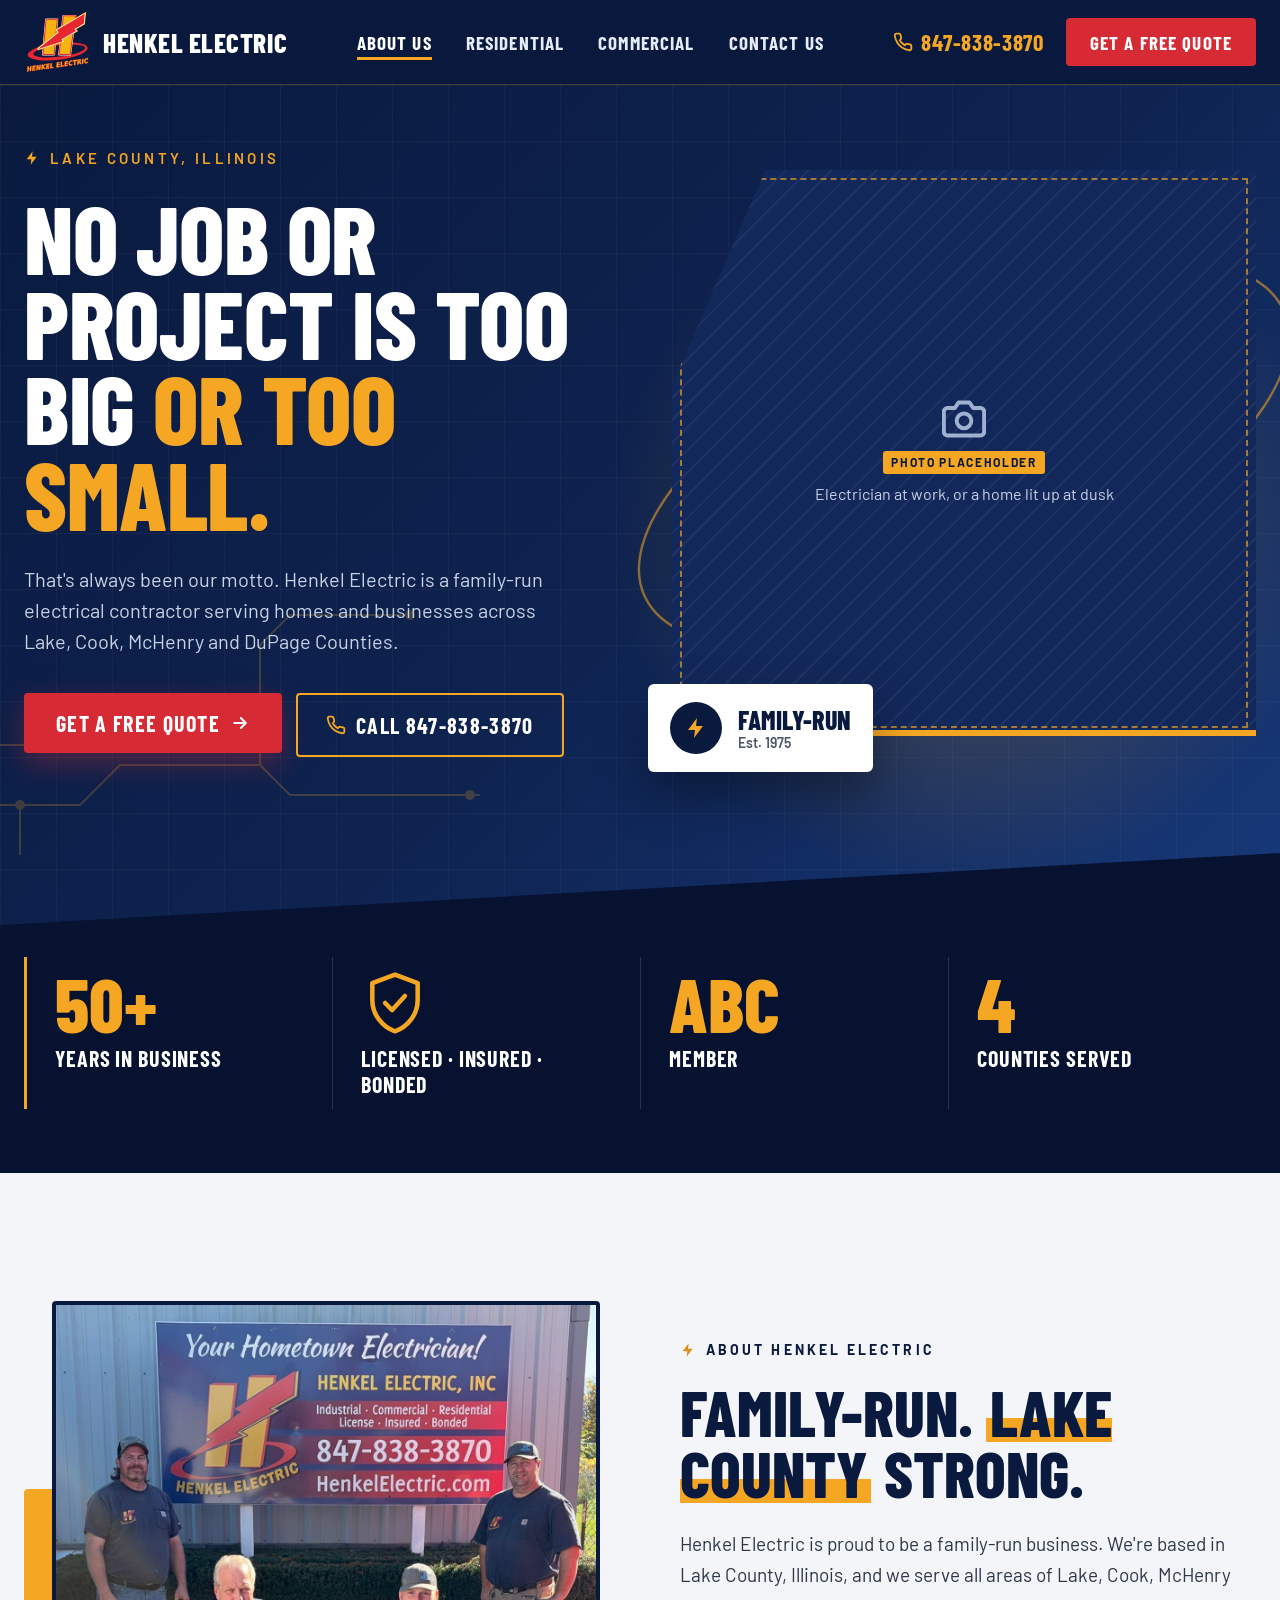
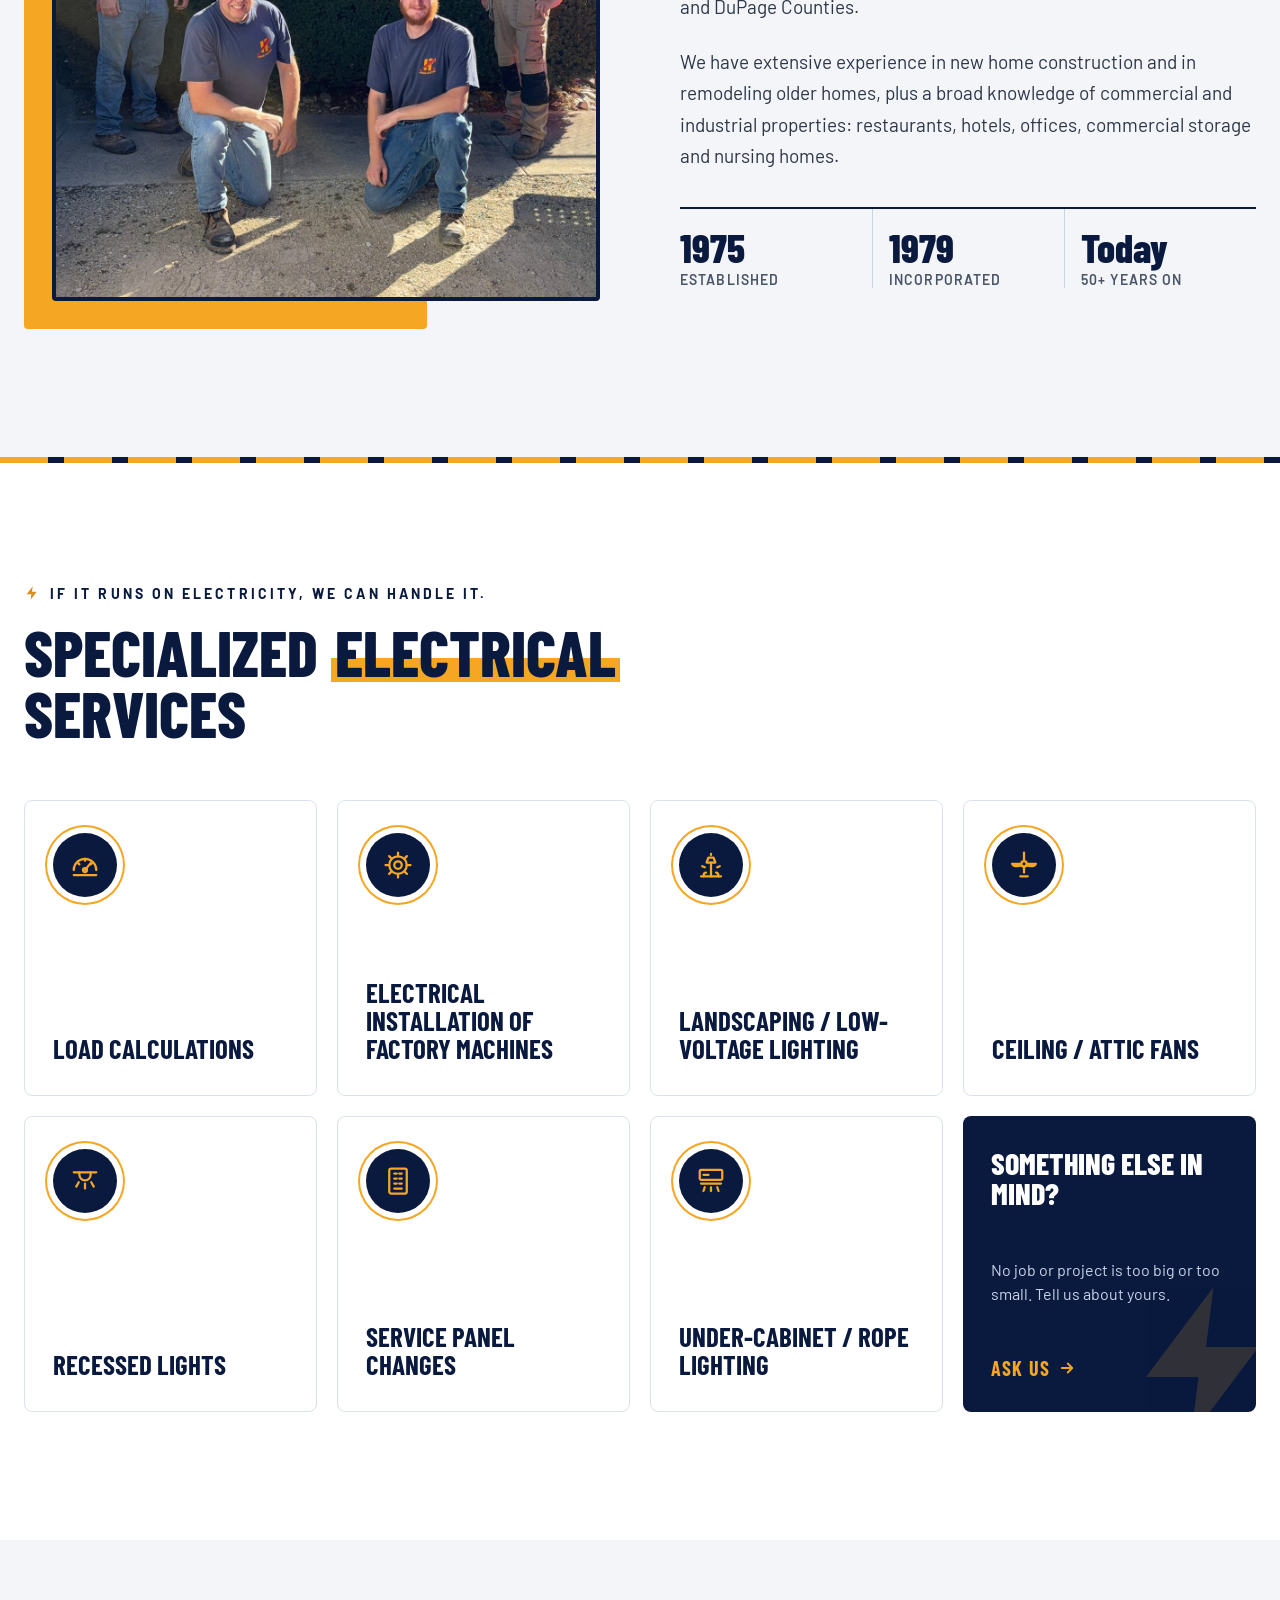
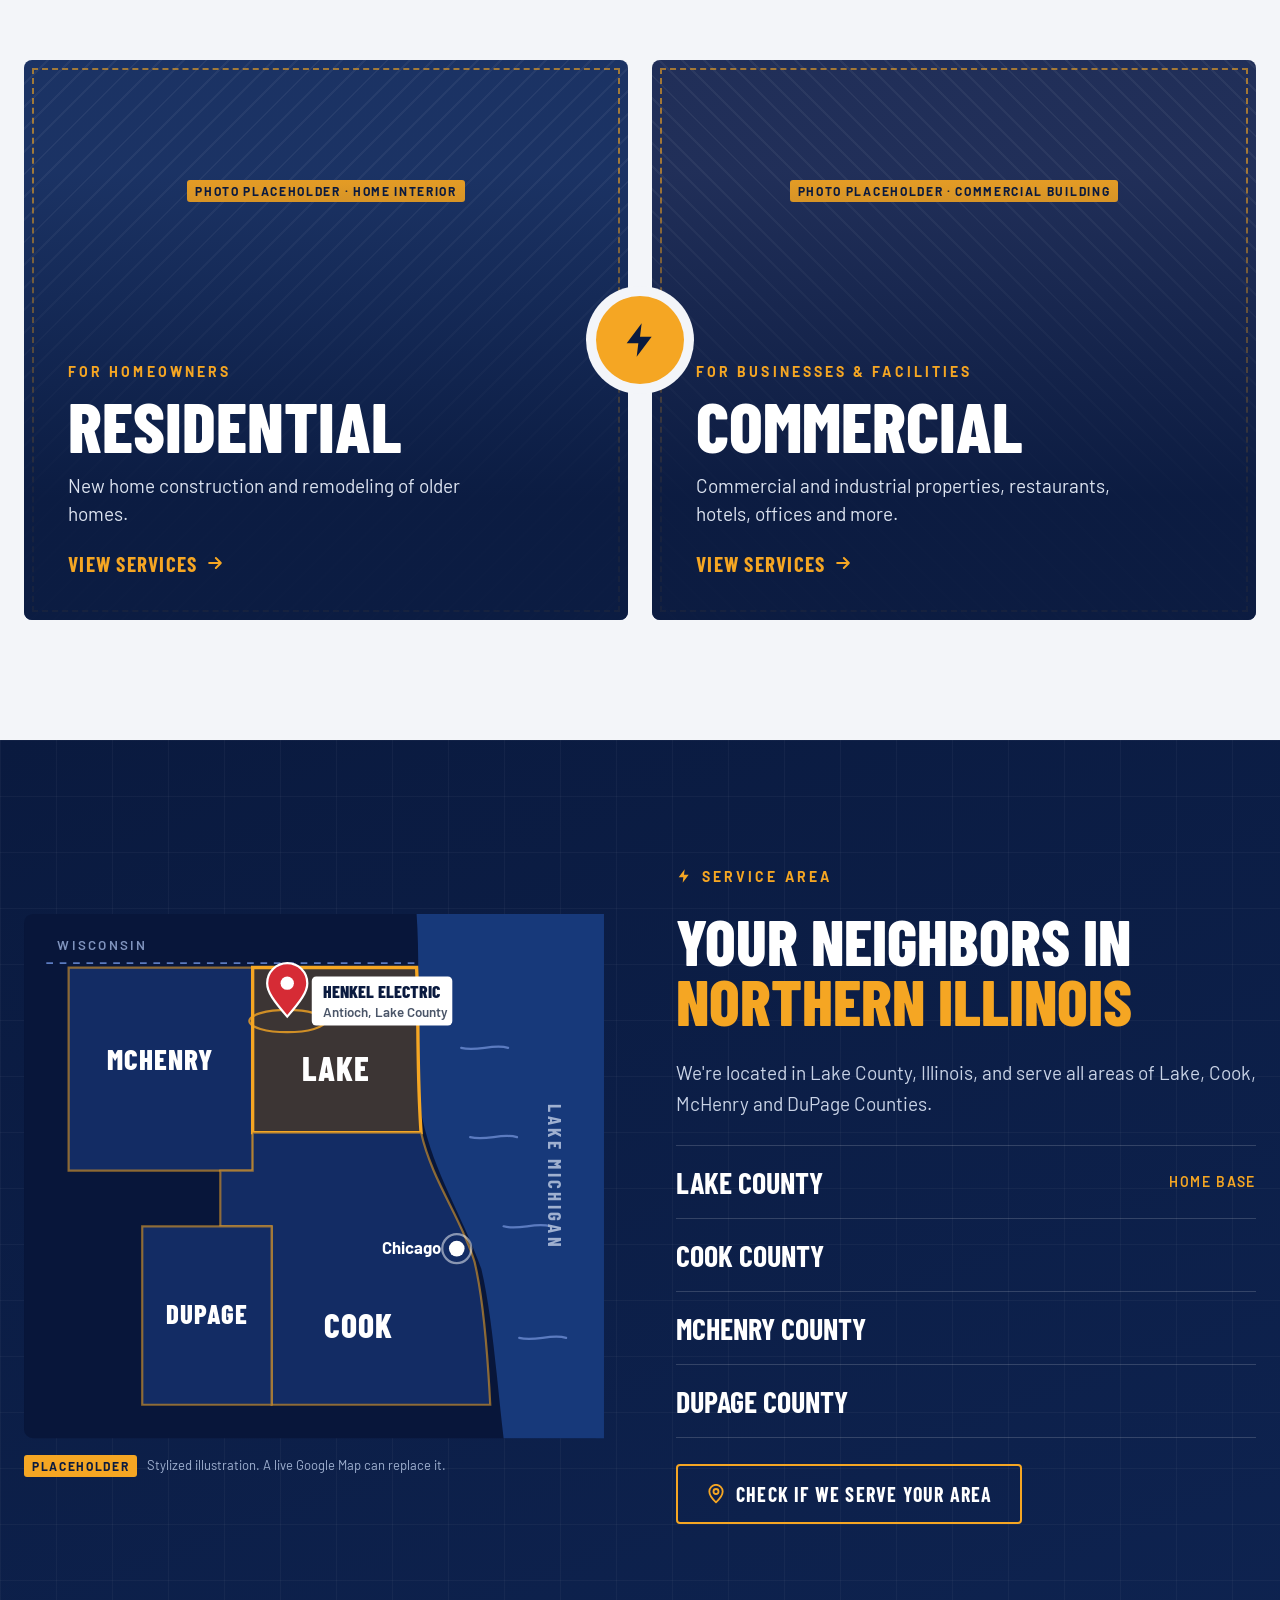
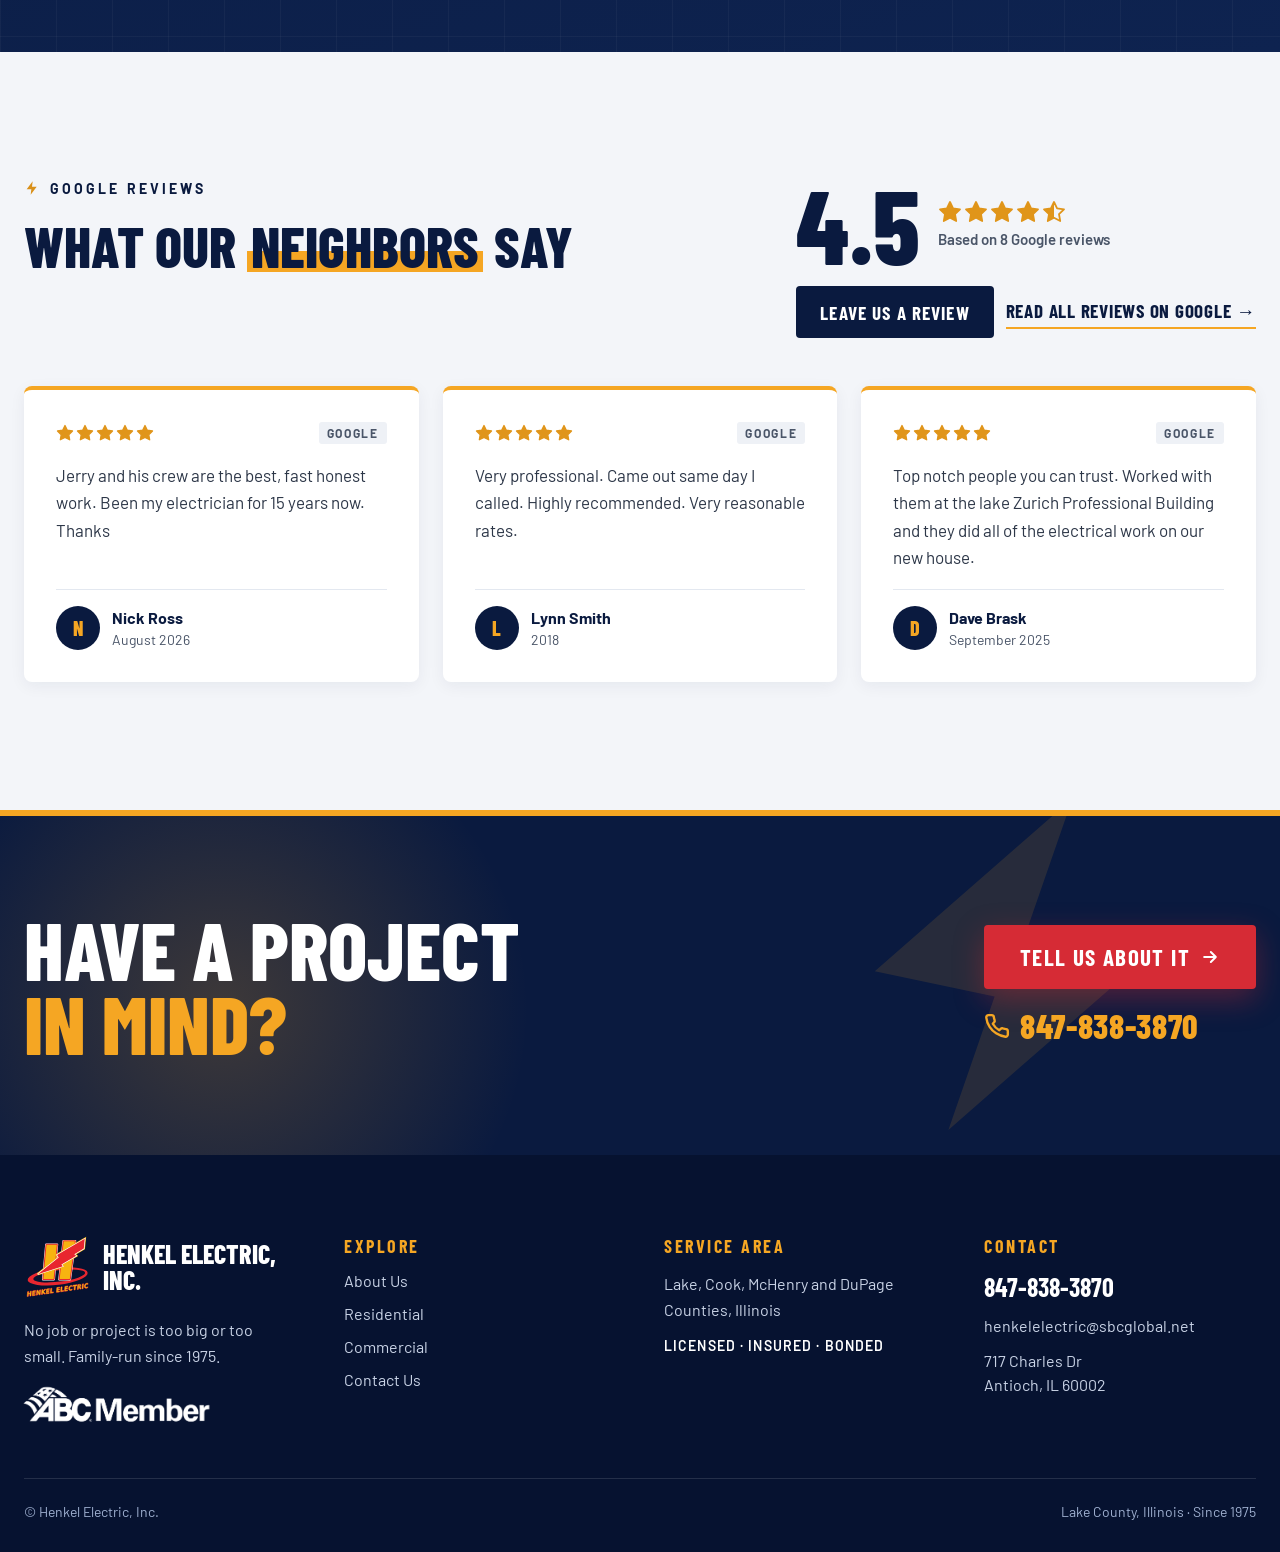
==== index.html @ 290cd500 "Add Henkel Electric desktop website Static HTML/CSS site with About Us, Residential, Commercial and " ====
<!DOCTYPE html>
<html lang="en">
<head>
<meta charset="utf-8">
<meta name="viewport" content="width=device-width, initial-scale=1">
<title>Henkel Electric · About Us</title>
<meta name="description" content="Henkel Electric is a family-run electrical contractor serving homes and businesses across Lake, Cook, McHenry and DuPage Counties in Illinois since 1975.">
<link rel="icon" href="assets/images/logo.svg" type="image/svg+xml">
<link rel="stylesheet" href="assets/css/styles.css">
</head>
<body>
<svg class="sprite" aria-hidden="true">
  <symbol id="i-bolt" viewBox="0 0 24 24"><path d="M13 2 4 14h7l-1 8 9-12h-7l1-8z"/></symbol>
  <symbol id="i-phone" viewBox="0 0 24 24"><path d="M22 16.9v3a2 2 0 0 1-2.2 2 19.8 19.8 0 0 1-8.6-3.1 19.5 19.5 0 0 1-6-6A19.8 19.8 0 0 1 2.1 4.2 2 2 0 0 1 4.1 2h3a2 2 0 0 1 2 1.7c.1 1 .4 1.9.7 2.8a2 2 0 0 1-.5 2.1L8.1 9.9a16 16 0 0 0 6 6l1.3-1.3a2 2 0 0 1 2.1-.4c.9.3 1.8.6 2.8.7a2 2 0 0 1 1.7 2z"/></symbol>
  <symbol id="i-arrow" viewBox="0 0 24 24"><path d="M5 12h14M13 6l6 6-6 6"/></symbol>
  <symbol id="i-camera" viewBox="0 0 24 24"><path d="M23 19a2 2 0 0 1-2 2H3a2 2 0 0 1-2-2V8a2 2 0 0 1 2-2h4l2-3h6l2 3h4a2 2 0 0 1 2 2z"/><circle cx="12" cy="13" r="4"/></symbol>
  <symbol id="i-star" viewBox="0 0 24 24"><path d="M12 2l3.1 6.3 6.9 1-5 4.9 1.2 6.8L12 17.8 5.8 21l1.2-6.8-5-4.9 6.9-1z"/></symbol>
  <linearGradient id="star-half"><stop offset="50%" stop-color="#E0951A"/><stop offset="50%" stop-color="#E0951A" stop-opacity="0"/></linearGradient>
</svg>

<header class="site-header">
  <div class="site-header__inner">
    <a class="brand" href="index.html" aria-label="Henkel Electric, Inc. About Us">
      <img class="brand__logo" src="assets/images/logo.svg" alt="" width="67" height="64">
      <span class="brand__text"><span class="brand__name">Henkel Electric</span></span>
    </a>
    <nav class="main-nav" aria-label="Main">
      <a href="index.html" aria-current="page">About Us</a>
      <a href="residential.html">Residential</a>
      <a href="commercial.html">Commercial</a>
      <a href="contact.html">Contact Us</a>
    </nav>
    <div class="site-header__actions">
      <a class="site-header__phone link-amber" href="tel:8478383870"><svg class="ic ic-line" width="20" height="20" aria-hidden="true"><use href="#i-phone"/></svg>847-838-3870</a>
      <a class="btn btn--red btn--48" href="contact.html">Get a Free Quote</a>
    </div>
  </div>
</header>

<main>
<section class="hero">
  <div class="bg-grid" aria-hidden="true"></div>
  <div class="hero__glow" aria-hidden="true"></div>
  <svg class="hero__circuit" aria-hidden="true" width="520" height="300" viewBox="0 0 520 300" fill="none"><path d="M0 240h120l40-40h140l30 30h190M0 180h80l30-30h110M60 290v-50M300 200V80l30-30h120" stroke="#F5A623" stroke-width="2"/><circle cx="220" cy="150" r="5" fill="#F5A623"/><circle cx="450" cy="50" r="5" fill="#F5A623"/><circle cx="510" cy="230" r="5" fill="#F5A623"/><circle cx="60" cy="240" r="5" fill="#F5A623"/></svg>
  <div class="hero__grid">
    <div class="hero__copy">
      <div class="eyebrow eyebrow--light hero__eyebrow"><svg class="ic ic-fill" width="16" height="16" aria-hidden="true"><use href="#i-bolt"/></svg>Lake County, Illinois</div>
      <h1 class="hero__title">No job or project is too big <span class="amber">or too small.</span></h1>
      <p class="hero__lead">That's always been our motto. Henkel Electric is a family-run electrical contractor serving homes and businesses across Lake, Cook, McHenry and DuPage Counties.</p>
      <div class="btn-row">
        <a class="btn btn--red btn--60 btn--glow" href="contact.html">Get a Free Quote<svg class="ic ic-line ic-thick" width="20" height="20" aria-hidden="true"><use href="#i-arrow"/></svg></a>
        <a class="btn btn--ghost btn--60" href="tel:8478383870"><svg class="ic ic-line" width="20" height="20" aria-hidden="true"><use href="#i-phone"/></svg>Call 847-838-3870</a>
      </div>
    </div>
    <div class="hero__media">
      <svg class="hero__ring" aria-hidden="true" viewBox="0 0 600 600" fill="none"><ellipse cx="300" cy="300" rx="290" ry="120" stroke="#F5A623" stroke-opacity=".55" stroke-width="2" transform="rotate(-24 300 300)"/></svg>
      <div class="hero__photo ph-photo" role="img" aria-label="Photo placeholder: Henkel electrician at work, or a home lit up at dusk" data-placeholder="photo">
        <div class="ph-photo__inner">
          <svg class="ic ic-line" width="44" height="44" aria-hidden="true"><use href="#i-camera"/></svg>
          <span class="ph-tag">Photo placeholder</span>
          <span class="ph-photo__desc">Electrician at work, or a home lit up at dusk</span>
        </div>
      </div>
      <div class="hero__badge">
        <div class="hero__badge-icon"><svg class="ic ic-fill" width="24" height="24" aria-hidden="true"><use href="#i-bolt"/></svg></div>
        <div class="hero__badge-text"><span class="hero__badge-title">Family-run</span><span class="hero__badge-sub">Est. 1975</span></div>
      </div>
    </div>
  </div>
</section>

<section class="trust" aria-label="Why Henkel">
  <div class="trust__grid">
    <div class="trust__item">
      <span class="trust__stat">50+</span>
      <span class="trust__label">Years in business</span>
    </div>
    <div class="trust__item">
      <svg class="trust__icon" width="68" height="68" viewBox="0 0 24 24" fill="none" stroke="currentColor" stroke-linecap="round" stroke-linejoin="round" aria-hidden="true"><path d="M12 2 4 5v6c0 5 3.5 9.5 8 11 4.5-1.5 8-6 8-11V5z"/><path d="m8.5 12 2.5 2.5 4.5-5"/></svg>
      <span class="trust__label">Licensed · Insured · Bonded</span>
    </div>
    <div class="trust__item">
      <span class="trust__stat">ABC</span>
      <span class="trust__label">Member</span>
      
    </div>
    <div class="trust__item">
      <span class="trust__stat">4</span>
      <span class="trust__label">Counties served</span>
    </div>
  </div>
</section>

<section class="about">
  <div class="about__grid">
    <div class="about__media">
      <div class="about__accent" aria-hidden="true"></div>
      <img class="about__photo" src="assets/images/EmployeesVertical-web.jpg" alt="Four Henkel Electric employees in company shirts in front of the Henkel Electric sign" width="1200" height="1600">
      
    </div>
    <div class="about__copy">
      <div class="eyebrow"><svg class="ic ic-fill" width="16" height="16" aria-hidden="true"><use href="#i-bolt"/></svg>About Henkel Electric</div>
      <h2 class="heading heading--xl">Family-run. <span class="mark">Lake County</span> strong.</h2>
      <p>Henkel Electric is proud to be a family-run business. We're based in Lake County, Illinois, and we serve all areas of Lake, Cook, McHenry and DuPage Counties.</p>
      <p>We have extensive experience in new home construction and in remodeling older homes, plus a broad knowledge of commercial and industrial properties: restaurants, hotels, offices, commercial storage and nursing homes.</p>
      <div class="facts">
        <div class="facts__item"><span class="facts__value">1975</span><span class="facts__label">Established</span></div>
        <div class="facts__item"><span class="facts__value">1979</span><span class="facts__label">Incorporated</span></div>
        <div class="facts__item"><span class="facts__value">Today</span><span class="facts__label">50+ years on</span></div>
      </div>
    </div>
  </div>
</section>

<section class="section-white">
  <div class="stripe" aria-hidden="true"></div>
  <div class="services__wrap">
    <div class="section-head">
      <div class="section-head__title">
        <div class="eyebrow"><svg class="ic ic-fill" width="16" height="16" aria-hidden="true"><use href="#i-bolt"/></svg>If it runs on electricity, we can handle it.</div>
        <h2 class="heading heading--xl">Specialized <span class="mark">electrical</span> services</h2>
      </div>
     
    </div>
    <div class="svc-grid">
      <div class="svc-card">
        <div class="svc-card__icon"><svg class="ic ic-line ic-thin" width="30" height="30" viewBox="0 0 24 24" aria-hidden="true"><path d="M3 16a9 9 0 0 1 18 0"/><path d="M12 16l4.5-5.5"/><circle cx="12" cy="16" r="1.6"/><path d="M3 20h18"/><path d="M6.5 10.5l1 1M12 7v1.5M17.5 10.5l-1 1"/></svg></div>
        <h3 class="svc-card__title">Load Calculations</h3>
      </div>
      <div class="svc-card">
        <div class="svc-card__icon"><svg class="ic ic-line ic-thin" width="30" height="30" viewBox="0 0 24 24" aria-hidden="true"><circle cx="12" cy="12" r="3"/><path d="M12 2v3M12 19v3M4.9 4.9 7 7M17 17l2.1 2.1M2 12h3M19 12h3M4.9 19.1 7 17M17 7l2.1-2.1"/><circle cx="12" cy="12" r="7"/></svg></div>
        <h3 class="svc-card__title">Electrical Installation of Factory Machines</h3>
      </div>
      <div class="svc-card">
        <div class="svc-card__icon"><svg class="ic ic-line ic-thin" width="30" height="30" viewBox="0 0 24 24" aria-hidden="true"><path d="M12 21V10"/><path d="M8.5 10h7L14 6h-4z"/><path d="M4 21h16"/><path d="M5 13l2 .8M19 13l-2 .8M12 3v1"/><path d="M6 21c0-2 1-3 2-3M18 21c0-2-1-3-2-3"/></svg></div>
        <h3 class="svc-card__title">Landscaping / Low-Voltage Lighting</h3>
      </div>
      <div class="svc-card">
        <div class="svc-card__icon"><svg class="ic ic-line ic-thin" width="30" height="30" viewBox="0 0 24 24" aria-hidden="true"><path d="M12 2v6"/><circle cx="12" cy="11" r="2.2"/><path d="M9.8 11H2.5c.3 1.8 3 2.6 7.6 1.4"/><path d="M14.2 11h7.3c-.3 1.8-3 2.6-7.6 1.4"/><path d="M12 13.2V18"/><path d="M9 21h6"/></svg></div>
        <h3 class="svc-card__title">Ceiling / Attic Fans</h3>
      </div>
      <div class="svc-card">
        <div class="svc-card__icon"><svg class="ic ic-line ic-thin" width="30" height="30" viewBox="0 0 24 24" aria-hidden="true"><path d="M3 5h18"/><path d="M7.5 5v2a4.5 4.5 0 0 0 9 0V5"/><path d="M12 14v4M7 13l-2 3.5M17 13l2 3.5"/></svg></div>
        <h3 class="svc-card__title">Recessed Lights</h3>
      </div>
      <div class="svc-card">
        <div class="svc-card__icon"><svg class="ic ic-line ic-thin" width="30" height="30" viewBox="0 0 24 24" aria-hidden="true"><rect x="5" y="2" width="14" height="20" rx="1.5"/><path d="M9 6h2M13 6h2M9 10h2M13 10h2M9 14h2M13 14h2M9 18h6"/></svg></div>
        <h3 class="svc-card__title">Service Panel Changes</h3>
      </div>
      <div class="svc-card">
        <div class="svc-card__icon"><svg class="ic ic-line ic-thin" width="30" height="30" viewBox="0 0 24 24" aria-hidden="true"><rect x="3" y="3" width="18" height="8" rx="1"/><path d="M6 7h4"/><path d="M4 14h16"/><path d="M7 17l-1 3M12 17v3M17 17l1 3"/></svg></div>
        <h3 class="svc-card__title">Under-Cabinet / Rope Lighting</h3>
      </div>
      <a class="svc-cta lift" href="contact.html">
        <svg class="svc-cta__bolt ic-fill" width="180" height="180" aria-hidden="true"><use href="#i-bolt"/></svg>
        <span class="svc-cta__title">Something else in mind?</span>
        <span class="svc-cta__text">No job or project is too big or too small. Tell us about yours.</span>
        <span class="go">Ask us<svg class="ic ic-line ic-thick" width="18" height="18" aria-hidden="true"><use href="#i-arrow"/></svg></span>
      </a>
    </div>
  </div>
</section>

<section class="split">
  <div class="split__grid">
    <a class="split__card" href="residential.html">
      <div class="split__photo ph-photo ph-photo--a" role="img" aria-label="Photo placeholder: modern home interior with new lighting" data-placeholder="photo"><span class="ph-tag">Photo placeholder · Home interior</span></div>
      <div class="split__shade" aria-hidden="true"></div>
      <div class="split__body">
        <span class="split__kicker">For homeowners</span>
        <span class="split__title">Residential</span>
        <span class="split__text">New home construction and remodeling of older homes.</span>
        <span class="go">View services<svg class="ic ic-line ic-thick" width="20" height="20" aria-hidden="true"><use href="#i-arrow"/></svg></span>
      </div>
    </a>
    <a class="split__card" href="commercial.html">
      <div class="split__photo ph-photo ph-photo--b ph-photo--45" role="img" aria-label="Photo placeholder: commercial building or industrial interior" data-placeholder="photo"><span class="ph-tag">Photo placeholder · Commercial building</span></div>
      <div class="split__shade" aria-hidden="true"></div>
      <div class="split__body">
        <span class="split__kicker">For businesses &amp; facilities</span>
        <span class="split__title">Commercial</span>
        <span class="split__text">Commercial and industrial properties, restaurants, hotels, offices and more.</span>
        <span class="go">View services<svg class="ic ic-line ic-thick" width="20" height="20" aria-hidden="true"><use href="#i-arrow"/></svg></span>
      </div>
    </a>
    <div class="split__bolt" aria-hidden="true"><svg class="ic ic-fill" width="40" height="40"><use href="#i-bolt"/></svg></div>
  </div>
</section>

<section class="area">
  <div class="bg-grid" aria-hidden="true"></div>
  <div class="area__grid">
    <figure class="area__map" data-placeholder="map">
      <svg class="map-svg" role="img" aria-label="Stylized map: McHenry, Lake, Cook and DuPage Counties in northeast Illinois, Lake Michigan to the east, Chicago marked, Henkel Electric pinned in Antioch, Lake County" viewBox="0 0 520 470">
        <rect width="520" height="470" rx="8" fill="#08163A"/>
        <path d="M352 0 C356 60 350 120 356 178 C366 230 392 268 410 318 C420 360 424 420 430 470 L520 470 L520 0 Z" fill="#17397A"/>
        <path d="M392 120c14 4 28-4 42 0M400 200c14 4 28-4 42 0M430 280c14 4 28-4 42 0M444 380c14 4 28-4 42 0" stroke="#5B7BC0" stroke-width="2" fill="none" stroke-linecap="round"/>
        <text x="470" y="236" fill="#9FB0D0" font-family="Barlow Condensed, sans-serif" font-weight="700" font-size="17" letter-spacing="3" text-anchor="middle" transform="rotate(90 470 236)">LAKE MICHIGAN</text>
        <line x1="20" y1="44" x2="352" y2="44" stroke="#5B7BC0" stroke-width="1.5" stroke-dasharray="6 6"/>
        <text x="30" y="32" fill="#7F93BD" font-family="Barlow, sans-serif" font-weight="600" font-size="12" letter-spacing="2">WISCONSIN</text>
        <path d="M40 48 H205 V230 H40 Z" fill="#132C64" stroke="#F5A623" stroke-opacity=".55" stroke-width="2"/>
        <path d="M205 48 H352 C354 90 352 140 356 196 H205 Z" fill="#F5A623" fill-opacity=".22" stroke="#F5A623" stroke-width="3"/>
        <path d="M205 196 H356 C366 240 392 272 404 312 C412 346 416 400 418 440 H222 V280 H176 V230 H205 Z" fill="#132C64" stroke="#F5A623" stroke-opacity=".55" stroke-width="2"/>
        <path d="M106 280 H222 V440 H106 Z" fill="#132C64" stroke="#F5A623" stroke-opacity=".55" stroke-width="2"/>
        <text x="164" y="368" fill="#FFFFFF" font-family="Barlow Condensed, sans-serif" font-weight="800" font-size="24" text-anchor="middle" letter-spacing="1">DUPAGE</text>
        <text x="122" y="140" fill="#FFFFFF" font-family="Barlow Condensed, sans-serif" font-weight="800" font-size="26" text-anchor="middle" letter-spacing="1">MCHENRY</text>
        <text x="280" y="150" fill="#FFFFFF" font-family="Barlow Condensed, sans-serif" font-weight="800" font-size="30" text-anchor="middle" letter-spacing="1">LAKE</text>
        <text x="300" y="380" fill="#FFFFFF" font-family="Barlow Condensed, sans-serif" font-weight="800" font-size="30" text-anchor="middle" letter-spacing="1">COOK</text>
        <circle cx="388" cy="300" r="7" fill="#FFFFFF"/>
        <circle cx="388" cy="300" r="13" fill="none" stroke="#FFFFFF" stroke-opacity=".5" stroke-width="2"/>
        <text x="374" y="305" fill="#FFFFFF" font-family="Barlow, sans-serif" font-weight="700" font-size="15" text-anchor="end">Chicago</text>
        <ellipse cx="236" cy="96" rx="34" ry="10" fill="none" stroke="#F5A623" stroke-width="2" opacity=".8"/>
        <path d="M236 92c-12-14-18-22-18-30a18 18 0 0 1 36 0c0 8-6 16-18 30z" fill="#D62B35" stroke="#FFFFFF" stroke-width="2"/>
        <circle cx="236" cy="62" r="6" fill="#FFFFFF"/>
        <rect x="258" y="56" width="126" height="44" rx="4" fill="#FFFFFF"/>
        <text x="268" y="75" fill="#0A1A3F" font-family="Barlow Condensed, sans-serif" font-weight="800" font-size="16">HENKEL ELECTRIC</text>
        <text x="268" y="92" fill="#4A5568" font-family="Barlow, sans-serif" font-weight="600" font-size="12">Antioch, Lake County</text>
      </svg>
      <figcaption class="ph-note ph-note--light"><span class="ph-tag">Placeholder</span><span>Stylized illustration. A live Google Map can replace it.</span></figcaption>
    </figure>
    <div class="area__copy">
      <div class="eyebrow eyebrow--light"><svg class="ic ic-fill" width="16" height="16" aria-hidden="true"><use href="#i-bolt"/></svg>Service area</div>
      <h2 class="heading heading--xl heading--light">Your neighbors in <span class="amber">northern Illinois</span></h2>
      <p>We're located in Lake County, Illinois, and serve all areas of Lake, Cook, McHenry and DuPage Counties.</p>
      <div class="counties">
        <div class="counties__row"><span class="counties__name">Lake County</span><span class="counties__tag">Home base</span></div>
        <div class="counties__row"><span class="counties__name">Cook County</span></div>
        <div class="counties__row"><span class="counties__name">McHenry County</span></div>
        <div class="counties__row"><span class="counties__name">DuPage County</span></div>
      </div>
      <div>
        <a class="btn btn--ghost btn--56" href="contact.html"><svg class="ic ic-line" width="20" height="20" viewBox="0 0 24 24" aria-hidden="true"><path d="M12 22s-8-7.5-8-13a8 8 0 0 1 16 0c0 5.5-8 13-8 13z"/><circle cx="12" cy="9" r="3"/></svg>Check if we serve your area</a>
      </div>
    </div>
  </div>
</section>

<section class="reviews">
  <div class="reviews__wrap">
    <div class="reviews__intro">
      <div class="reviews__heading">
        <div class="eyebrow"><svg class="ic ic-fill" width="16" height="16" aria-hidden="true"><use href="#i-bolt"/></svg>Google reviews</div>
        <h2 class="heading heading--md">What our <span class="mark">neighbors</span> say</h2>
      </div>
      <div class="reviews__summary">
        <div class="rating">
          <span class="rating__value">4.5</span>
          <div class="rating__meta">
            <div class="stars" role="img" aria-label="Rated 4.5 out of 5 stars"><svg width="24" height="24" aria-hidden="true"><use href="#i-star"/></svg><svg width="24" height="24" aria-hidden="true"><use href="#i-star"/></svg><svg width="24" height="24" aria-hidden="true"><use href="#i-star"/></svg><svg width="24" height="24" aria-hidden="true"><use href="#i-star"/></svg><svg width="24" height="24" style="fill:url(#star-half)" aria-hidden="true"><use href="#i-star"/></svg></div>
            <span class="rating__count">Based on 8 Google reviews</span>
          </div>
        </div>
        <div class="reviews__links">
          <a class="btn btn--navy btn--52" href="https://www.google.com/search?q=henkel+electric+reviews#lrd=0x880f81202d313013:0x51fe6fe72b96a284,3,,,," target="_blank" rel="noopener">Leave us a review</a>
          <a class="text-link" href="https://www.google.com/search?q=henkel+electric+reviews#lrd=0x880f81202d313013:0x51fe6fe72b96a284,1,,,," target="_blank" rel="noopener">Read all reviews on Google →</a>
        </div>
      </div>
    </div>
    <div class="reviews__grid">
    <article class="review">
      <div class="review__top">
        <div class="stars" role="img" aria-label="Rated 5 out of 5 stars"><svg width="18" height="18" aria-hidden="true"><use href="#i-star"/></svg><svg width="18" height="18" aria-hidden="true"><use href="#i-star"/></svg><svg width="18" height="18" aria-hidden="true"><use href="#i-star"/></svg><svg width="18" height="18" aria-hidden="true"><use href="#i-star"/></svg><svg width="18" height="18" aria-hidden="true"><use href="#i-star"/></svg></div>
        <span class="review__source">Google</span>
      </div>
      <p class="review__text">Jerry and his crew are the best, fast honest work. Been my electrician for 15 years now. Thanks</p>
      <div class="review__by">
        <span class="review__avatar" aria-hidden="true">N</span>
        <div class="review__who"><span class="review__name">Nick Ross</span><span class="review__date">August 2026</span></div>
      </div>
    </article>
    <article class="review">
      <div class="review__top">
        <div class="stars" role="img" aria-label="Rated 5 out of 5 stars"><svg width="18" height="18" aria-hidden="true"><use href="#i-star"/></svg><svg width="18" height="18" aria-hidden="true"><use href="#i-star"/></svg><svg width="18" height="18" aria-hidden="true"><use href="#i-star"/></svg><svg width="18" height="18" aria-hidden="true"><use href="#i-star"/></svg><svg width="18" height="18" aria-hidden="true"><use href="#i-star"/></svg></div>
        <span class="review__source">Google</span>
      </div>
      <p class="review__text">Very professional. Came out same day I called. Highly recommended. Very reasonable rates.</p>
      <div class="review__by">
        <span class="review__avatar" aria-hidden="true">L</span>
        <div class="review__who"><span class="review__name">Lynn Smith</span><span class="review__date">2018</span></div>
      </div>
    </article>
    <article class="review">
      <div class="review__top">
        <div class="stars" role="img" aria-label="Rated 5 out of 5 stars"><svg width="18" height="18" aria-hidden="true"><use href="#i-star"/></svg><svg width="18" height="18" aria-hidden="true"><use href="#i-star"/></svg><svg width="18" height="18" aria-hidden="true"><use href="#i-star"/></svg><svg width="18" height="18" aria-hidden="true"><use href="#i-star"/></svg><svg width="18" height="18" aria-hidden="true"><use href="#i-star"/></svg></div>
        <span class="review__source">Google</span>
      </div>
      <p class="review__text">Top notch people you can trust. Worked with them at the lake Zurich Professional Building and they did all of the electrical work on our new house.</p>
      <div class="review__by">
        <span class="review__avatar" aria-hidden="true">D</span>
        <div class="review__who"><span class="review__name">Dave Brask</span><span class="review__date">September 2025</span></div>
      </div>
    </article>
    </div>
  </div>
</section>

<section class="cta">
  <svg class="cta__bolt ic-fill" aria-hidden="true"><use href="#i-bolt"/></svg>
  <div class="cta__glow" aria-hidden="true"></div>
  <div class="cta__inner">
    <div class="cta__copy">
      <h2 class="cta__title">Have a project <span class="amber"><br>in mind?</span></h2>
    </div>
    <div class="cta__actions">
      <a class="btn btn--red btn--64 btn--glow" href="contact.html">Tell us about it<svg class="ic ic-line ic-thick" width="20" height="20" aria-hidden="true"><use href="#i-arrow"/></svg></a>
      <a class="cta__phone link-amber" href="tel:8478383870"><svg class="ic ic-line" width="26" height="26" aria-hidden="true"><use href="#i-phone"/></svg>847-838-3870</a>
    </div>
  </div>
</section>
</main>

<footer class="site-footer">
  <div class="site-footer__wrap">
    <div class="site-footer__grid">
      <div class="site-footer__col site-footer__col--brand">
        <div class="site-footer__brand"><img class="brand__logo" src="assets/images/logo.svg" alt="" width="67" height="64"><span class="site-footer__name">Henkel Electric, Inc.</span></div>
        <p class="site-footer__tagline">No job or project is too big or too small. Family-run since 1975.</p>
        <div class="abc"><img class="abc-badge" src="assets/images/ABCMemberBadge-white.png" alt="Associated Builders and Contractors member" width="1998" height="601"></div>
      </div>
      <div class="site-footer__col">
        <span class="site-footer__heading">Explore</span>
        <a href="index.html">About Us</a>
        <a href="residential.html">Residential</a>
        <a href="commercial.html">Commercial</a>
        <a href="contact.html">Contact Us</a>
      </div>
      <div class="site-footer__col">
        <span class="site-footer__heading">Service area</span>
        <span class="site-footer__text">Lake, Cook, McHenry and DuPage Counties, Illinois</span>
        <span class="site-footer__claim">Licensed · Insured · Bonded</span>
      </div>
      <div class="site-footer__col">
        <span class="site-footer__heading">Contact</span>
        <a class="site-footer__phone" href="tel:8478383870">847-838-3870</a>
        <a href="mailto:henkelelectric@sbcglobal.net">henkelelectric@sbcglobal.net</a>
        <span class="site-footer__address">717 Charles Dr<br>Antioch, IL 60002</span>
      </div>
    </div>
    <div class="site-footer__bottom"><span>© Henkel Electric, Inc.</span><span>Lake County, Illinois · Since 1975</span></div>
  </div>
</footer>
</body>
</html>
---- assets/css/styles.css ----
/* Henkel Electric, Inc. - desktop site styles
   Mobile layouts are not built yet; below 1200px the page scrolls sideways. */

@font-face { font-family: "Barlow"; font-weight: 400; font-display: swap; src: url("../fonts/barlow-400.woff2") format("woff2"); }
@font-face { font-family: "Barlow"; font-weight: 600; font-display: swap; src: url("../fonts/barlow-600.woff2") format("woff2"); }
@font-face { font-family: "Barlow"; font-weight: 700; font-display: swap; src: url("../fonts/barlow-700.woff2") format("woff2"); }
@font-face { font-family: "Barlow Condensed"; font-weight: 700; font-display: swap; src: url("../fonts/barlow-condensed-700.woff2") format("woff2"); }
@font-face { font-family: "Barlow Condensed"; font-weight: 800; font-display: swap; src: url("../fonts/barlow-condensed-800.woff2") format("woff2"); }

:root {
  --navy: #0A1A3F;
  --navy-mid: #0E2350;
  --navy-light: #17397A;
  --navy-deep: #061230;
  --amber: #F5A623;
  --amber-dark: #D9901A;
  --red: #D62B35;
  --red-dark: #B81F29;
  --ink: #0B132B;
  --text: #2D3748;
  --muted: #4A5568;
  --on-dark: #C9D3E6;
  --on-dark-soft: #DCE3F0;
  --on-dark-muted: #9FB0D0;
  --line: #DCE2EC;
  --line-soft: #CBD3E1;
  --surface: #F3F5F9;
  --condensed: "Barlow Condensed", sans-serif;
  --grid-lines: linear-gradient(rgba(255,255,255,.035) 1px, transparent 1px), linear-gradient(90deg, rgba(255,255,255,.035) 1px, transparent 1px);
}

body {
  margin: 0;
  min-width: 1200px;
  background: var(--navy-deep);
  color: var(--ink);
  font-family: Barlow, "Inter", system-ui, sans-serif;
}
main { display: block; background: var(--surface); }
h1, h2, h3, p, figure { margin: 0; }
[hidden] { display: none !important; }
a { color: var(--navy); }
a:hover { color: var(--red); }
.sprite { position: absolute; width: 0; height: 0; overflow: hidden; }
.container { max-width: 1280px; margin: 0 auto; }

/* Icons */
.ic { display: block; flex: none; }
.ic-fill { fill: currentColor; }
.ic-line { fill: none; stroke: currentColor; stroke-width: 2.2; stroke-linecap: round; stroke-linejoin: round; }
.ic-thick { stroke-width: 2.4; }
.ic-thin { stroke-width: 1.8; }

/* Type */
.heading {
  font-family: var(--condensed);
  font-weight: 800;
  text-transform: uppercase;
  color: var(--navy);
}
.heading--xl { font-size: clamp(44px, 5vw, 72px); line-height: .95; }
.heading--lg { font-size: clamp(44px, 4.6vw, 66px); line-height: .95; }
.heading--md { font-size: clamp(44px, 4.4vw, 64px); line-height: .95; }
.heading--light { color: #FFFFFF; }
.page-title {
  font-family: var(--condensed);
  font-weight: 800;
  font-size: clamp(64px, 9vw, 136px);
  line-height: .86;
  text-transform: uppercase;
}
.amber { color: var(--amber); }
.mark {
  padding: 0 4px;
  background: linear-gradient(transparent 58%, var(--amber) 58%, var(--amber) 90%, transparent 90%);
}
.eyebrow {
  display: flex;
  align-items: center;
  gap: 10px;
  color: var(--navy);
  font-size: 14px;
  font-weight: 700;
  letter-spacing: .22em;
  text-transform: uppercase;
}
.eyebrow .ic { color: var(--amber-dark); }
.eyebrow--light { color: var(--amber); }
.eyebrow--light .ic { color: var(--amber); }

/* Buttons and links */
.btn {
  display: inline-flex;
  align-items: center;
  gap: 10px;
  border-radius: 4px;
  font-family: var(--condensed);
  font-weight: 700;
  letter-spacing: .06em;
  text-decoration: none;
  text-transform: uppercase;
  transition: transform .2s, box-shadow .2s, background-color .2s;
}
.btn:hover { transform: translateY(-2px); }
.btn:active { transform: scale(.97); transition: transform 100ms ease-out; }
.btn--red { background: var(--red); color: #FFFFFF; }
.btn--red:hover { background: var(--red-dark); color: #FFFFFF; }
.btn--ghost { border: 2px solid var(--amber); background: transparent; color: #FFFFFF; }
.btn--ghost:hover { background: rgba(245,166,35,.14); color: #FFFFFF; }
.btn--ghost .ic { color: var(--amber); }
.btn--navy { background: var(--navy); color: #FFFFFF; }
.btn--navy:hover { background: var(--navy-light); color: #FFFFFF; }
.btn--glow { box-shadow: 0 10px 30px rgba(214,43,53,.35); }
.btn--48 { height: 48px; padding: 0 24px; font-size: 19px; }
.btn--52 { height: 52px; padding: 0 24px; font-size: 19px; }
.btn--54 { height: 54px; padding: 0 26px; font-size: 20px; }
.btn--56 { height: 56px; padding: 0 28px; font-size: 20px; }
.btn--58 { height: 58px; padding: 0 30px; font-size: 21px; }
.btn--58.btn--ghost { padding: 0 26px; }
.btn--60 { height: 60px; padding: 0 32px; font-size: 22px; }
.btn--60.btn--ghost { padding: 0 28px; }
.btn--64 { height: 64px; padding: 0 36px; font-size: 23px; }
.link-amber { color: var(--amber); text-decoration: none; }
.link-amber:hover { color: #FFFFFF; }
.crumbs {
  display: flex;
  gap: 10px;
  color: var(--on-dark-muted);
  font-size: 14px;
  font-weight: 600;
  letter-spacing: .12em;
  text-transform: uppercase;
}
.crumbs a { color: inherit; text-decoration: none; }
.crumbs a:hover { color: var(--amber); }
.crumbs__here { color: var(--amber); }
.crumbs--bright { color: var(--on-dark); }

/* ---------- Placeholders: everything that still needs real content ---------- */
.ph-tag {
  display: inline-block;
  padding: 4px 8px;
  border-radius: 3px;
  background: var(--amber);
  color: var(--navy);
  font-family: Barlow, sans-serif;
  font-size: 12px;
  font-weight: 700;
  line-height: 1.2;
  letter-spacing: .14em;
  text-transform: uppercase;
}
.ph-text.ph-text { /* doubled so it stays legible over any component's text color */
  padding: 0 4px;
  border-radius: 2px;
  background: #FFF3D6;
  color: var(--navy);
  outline: 1.5px dashed var(--amber-dark);
}
.ph-note {
  display: flex;
  align-items: flex-start;
  gap: 10px;
  max-width: 400px;
  color: var(--muted);
  font-size: 16px;
  line-height: 1.6;
}
.ph-note .ph-tag { flex: none; margin-top: 2px; }
.ph-note--light { color: var(--on-dark-muted); font-size: 13px; }
figcaption.ph-note { max-width: none; align-items: center; font-size: 13px; line-height: 1.4; }
.ph-photo {
  background-color: #13285A;
  background-image: repeating-linear-gradient(135deg, rgba(255,255,255,.05) 0 2px, transparent 2px 16px);
  outline: 2px dashed rgba(245,166,35,.65);
  outline-offset: -10px;
}
.ph-photo--a { background-color: #1C3466; }
.ph-photo--b { background-color: #22305A; }
.ph-photo--45 { background-image: repeating-linear-gradient(45deg, rgba(255,255,255,.05) 0 2px, transparent 2px 16px); }
.ph-photo__inner {
  display: flex;
  flex-direction: column;
  align-items: center;
  gap: 10px;
  padding: 24px;
  color: var(--on-dark-muted);
  text-align: center;
}
.ph-photo__desc { max-width: 300px; color: var(--on-dark); font-size: 16px; }

/* ---------- Header ---------- */
.site-header {
  position: sticky;
  top: 0;
  z-index: 50;
  background: rgba(10,26,63,.97);
  border-bottom: 1px solid rgba(245,166,35,.28);
}
.site-header__inner {
  display: flex;
  align-items: center;
  justify-content: space-between;
  gap: 24px;
  max-width: 1280px;
  height: 84px;
  margin: 0 auto;
  padding: 0 24px;
}
.brand { display: flex; align-items: center; gap: 12px; text-decoration: none; }
.brand__logo { display: block; flex: none; width: 67px; height: 64px; }
.brand__text { display: flex; flex-direction: column; line-height: 1; }
.brand__name {
  color: #FFFFFF;
  font-family: var(--condensed);
  font-size: 27px;
  font-weight: 800;
  letter-spacing: .02em;
  text-transform: uppercase;
}

.main-nav {
  display: flex;
  align-items: center;
  gap: 34px;
  font-family: var(--condensed);
  font-size: 19px;
  font-weight: 700;
  letter-spacing: .06em;
  text-transform: uppercase;
}
.main-nav a {
  padding: 6px 0;
  background: linear-gradient(var(--amber), var(--amber)) left 100% / 0 3px no-repeat;
  color: #E6ECF7;
  text-decoration: none;
  transition: background-size .3s, color .2s;
}
.main-nav a:hover, .main-nav a[aria-current="page"] { background-size: 100% 3px; color: #FFFFFF; }
.site-header__actions { display: flex; align-items: center; gap: 22px; }
.site-header__phone {
  display: flex;
  align-items: center;
  gap: 8px;
  font-family: var(--condensed);
  font-size: 23px;
  font-weight: 700;
  letter-spacing: .03em;
}

/* ---------- Home: hero ---------- */
.hero {
  position: relative;
  overflow: hidden;
  background: linear-gradient(135deg, var(--navy) 0%, var(--navy-mid) 55%, var(--navy-light) 100%);
  color: #FFFFFF;
  clip-path: polygon(0 0, 100% 0, 100% calc(100% - 72px), 0 100%);
}
.bg-grid { position: absolute; inset: 0; background-image: var(--grid-lines); background-size: 56px 56px; }
.hero__glow {
  position: absolute;
  top: 4%;
  right: -8%;
  width: 820px;
  height: 820px;
  border-radius: 50%;
  background: radial-gradient(circle, rgba(245,166,35,.30), rgba(245,166,35,0) 62%);
}
.hero__circuit { position: absolute; bottom: 60px; left: -40px; opacity: .22; }
.hero__grid {
  position: relative;
  display: grid;
  grid-template-columns: repeat(auto-fit, minmax(min(100%, 500px), 1fr));
  gap: 64px;
  align-items: center;
  max-width: 1280px;
  margin: 0 auto;
  padding: 64px 24px 168px;
}
.hero__copy { display: flex; flex-direction: column; gap: 28px; min-width: 0; }
.hero__eyebrow { color: var(--amber); font-size: 15px; font-weight: 600; }
.hero__title {
  font-family: var(--condensed);
  font-size: clamp(56px, 7.4vw, 112px);
  font-weight: 800;
  line-height: .9;
  letter-spacing: -.005em;
  text-transform: uppercase;
}
.hero__lead { max-width: 540px; color: var(--on-dark); font-size: 20px; line-height: 1.55; }
.btn-row { display: flex; flex-wrap: wrap; gap: 14px; }
.hero__copy .btn-row { margin-top: 8px; }
.hero__media { position: relative; min-width: 0; }
.hero__ring { position: absolute; top: -14%; left: -12%; width: 124%; height: 128%; pointer-events: none; }
.hero__photo {
  position: relative;
  display: flex;
  align-items: center;
  justify-content: center;
  height: 560px;
  border-bottom: 6px solid var(--amber);
  clip-path: polygon(16% 0, 100% 0, 100% 100%, 0 100%, 0 38%);
}
.hero__badge {
  position: absolute;
  bottom: -36px;
  left: -24px;
  display: flex;
  align-items: center;
  gap: 16px;
  padding: 18px 22px;
  border-radius: 6px;
  background: #FFFFFF;
  box-shadow: 0 24px 48px rgba(0,0,0,.35);
  color: var(--navy);
}
.hero__badge-icon {
  display: flex;
  align-items: center;
  justify-content: center;
  width: 52px;
  height: 52px;
  border-radius: 50%;
  background: var(--navy);
  color: var(--amber);
}
.hero__badge-text { display: flex; flex-direction: column; line-height: 1.1; }
.hero__badge-title { font-family: var(--condensed); font-size: 26px; font-weight: 800; text-transform: uppercase; }
.hero__badge-sub { color: var(--muted); font-size: 14px; font-weight: 600; }

/* ---------- Home: trust bar ---------- */
.trust { margin-top: -72px; padding: 104px 24px 64px; background: var(--navy-deep); color: #FFFFFF; }
.trust__grid { display: grid; grid-template-columns: repeat(auto-fit, minmax(220px, 1fr)); max-width: 1280px; margin: 0 auto; }
.trust__item {
  display: flex;
  flex-direction: column;
  align-items: flex-start;
  gap: 8px;
  padding: 12px 28px;
  border-left: 1px solid rgba(255,255,255,.14);
}
.trust__item:first-child { border-left: 3px solid var(--amber); }
.trust__stat { color: var(--amber); font-family: var(--condensed); font-size: 76px; font-weight: 800; line-height: .9; }
.trust__icon { color: var(--amber); stroke-width: 1.6; }
.trust__label { font-family: var(--condensed); font-size: 22px; font-weight: 700; letter-spacing: .04em; text-transform: uppercase; }
.trust__note { color: var(--on-dark-muted); font-size: 15px; }

/* ---------- Home: about ---------- */
.about { padding: 128px 24px; background: var(--surface); }
.about__grid {
  display: grid;
  grid-template-columns: repeat(auto-fit, minmax(min(100%, 480px), 1fr));
  gap: 80px;
  align-items: center;
  max-width: 1280px;
  margin: 0 auto;
}
.about__media { position: relative; min-width: 0; padding: 0 0 28px 28px; }
.about__accent { position: absolute; bottom: 0; left: 0; width: 70%; height: 70%; border-radius: 4px; background: var(--amber); }
.about__photo { position: relative; display: block; box-sizing: border-box; width: 100%; height: 600px; border: 4px solid var(--navy); border-radius: 4px; object-fit: cover; object-position: 50% 15%; }
.about__seal {
  position: absolute;
  top: 40px;
  right: -20px;
  display: flex;
  flex-direction: column;
  align-items: center;
  justify-content: center;
  width: 150px;
  height: 150px;
  border-radius: 50%;
  background: var(--navy);
  box-shadow: 0 0 0 8px var(--surface), 0 0 0 10px var(--amber);
  color: #FFFFFF;
}
.about__seal-year { color: var(--amber); font-family: var(--condensed); font-size: 46px; font-weight: 800; line-height: .9; }
.about__seal-label { margin-top: 4px; font-size: 12px; font-weight: 700; letter-spacing: .18em; text-transform: uppercase; }
.about__copy { display: flex; flex-direction: column; gap: 24px; min-width: 0; }
.about__copy p { color: var(--text); font-size: 19px; line-height: 1.65; }
.facts { display: grid; grid-template-columns: repeat(3, minmax(0, 1fr)); margin-top: 12px; border-top: 2px solid var(--navy); }
.facts__item { display: flex; flex-direction: column; gap: 4px; padding: 18px 16px 0; border-left: 1px solid var(--line-soft); }
.facts__item:first-child { padding-left: 0; border-left: 0; }
.facts__value { color: var(--navy); font-family: var(--condensed); font-size: 40px; font-weight: 800; line-height: 1; }
.facts__label { color: var(--muted); font-size: 14px; font-weight: 600; letter-spacing: .08em; text-transform: uppercase; }

/* ---------- Home: services ---------- */
.section-white { position: relative; padding: 128px 24px; background: #FFFFFF; }
.stripe { position: absolute; top: 0; right: 0; left: 0; height: 6px; background: repeating-linear-gradient(90deg, var(--amber) 0 48px, var(--navy) 48px 64px); }
.services__wrap { display: flex; flex-direction: column; gap: 56px; max-width: 1280px; margin: 0 auto; }
.section-head { display: flex; flex-wrap: wrap; align-items: flex-end; justify-content: space-between; gap: 24px; }
.section-head__title { display: flex; flex-direction: column; gap: 20px; max-width: 760px; }
.section-head__text { max-width: 380px; color: var(--muted); font-size: 18px; line-height: 1.6; }
.svc-grid { display: grid; grid-template-columns: repeat(auto-fill, minmax(260px, 1fr)); gap: 20px; }
.lift { transition: transform .25s, box-shadow .25s; }
.lift:hover { transform: translateY(-6px); box-shadow: 0 20px 44px rgba(10,26,63,.16); }
.lift:active { transform: scale(.985); transition: transform 100ms ease-out; }
.svc-card {
  position: relative;
  display: flex;
  flex-direction: column;
  gap: 28px;
  min-height: 230px;
  padding: 32px 28px;
  border: 1px solid var(--line);
  border-radius: 8px;
  background: #FFFFFF;
}
.svc-card__icon {
  display: flex;
  align-items: center;
  justify-content: center;
  width: 64px;
  height: 64px;
  border-radius: 50%;
  background: var(--navy);
  box-shadow: 0 0 0 6px #FFFFFF, 0 0 0 8px var(--amber);
  color: var(--amber);
}
.svc-card__title { margin-top: auto; color: var(--navy); font-family: var(--condensed); font-size: 27px; font-weight: 700; line-height: 1.05; text-transform: uppercase; }
.svc-cta {
  position: relative;
  display: flex;
  flex-direction: column;
  justify-content: space-between;
  gap: 20px;
  min-height: 230px;
  overflow: hidden;
  padding: 32px 28px;
  border-radius: 8px;
  background: var(--navy);
  color: #FFFFFF;
  text-decoration: none;
}
.svc-cta:hover { color: #FFFFFF; }
.svc-cta__bolt { position: absolute; right: -40px; bottom: -40px; color: var(--amber); opacity: .16; }
.svc-cta__title { font-family: var(--condensed); font-size: 30px; font-weight: 800; line-height: 1; text-transform: uppercase; }
.svc-cta__text { color: var(--on-dark); font-size: 16px; line-height: 1.5; }
.go {
  display: inline-flex;
  align-items: center;
  gap: 8px;
  color: var(--amber);
  font-family: var(--condensed);
  font-size: 20px;
  font-weight: 700;
  letter-spacing: .06em;
  text-transform: uppercase;
}

/* ---------- Home: residential / commercial split ---------- */
.split { padding: 120px 24px; background: var(--surface); }
.split__grid { position: relative; display: grid; grid-template-columns: repeat(auto-fit, minmax(min(100%, 440px), 1fr)); gap: 24px; max-width: 1280px; margin: 0 auto; }
.split__card { position: relative; display: flex; align-items: flex-end; height: 560px; overflow: hidden; border-radius: 8px; color: #FFFFFF; text-decoration: none; transition: transform .2s; }
.split__card:hover { color: #FFFFFF; }
.split__card:active { transform: scale(.985); transition: transform 100ms ease-out; }
.split__photo { position: absolute; inset: 0; display: flex; align-items: flex-start; justify-content: center; padding-top: 120px; transition: transform .6s; }
.split__card:hover .split__photo { transform: scale(1.04); }
.split__shade { position: absolute; inset: 0; background: linear-gradient(180deg, rgba(10,26,63,.05) 20%, rgba(10,26,63,.92) 78%); }
.split__body { position: relative; display: flex; flex-direction: column; align-items: flex-start; gap: 14px; padding: 44px; }
.split__kicker { color: var(--amber); font-size: 14px; font-weight: 700; letter-spacing: .22em; text-transform: uppercase; }
.split__title { font-family: var(--condensed); font-size: clamp(52px, 5.5vw, 80px); font-weight: 800; line-height: .9; text-transform: uppercase; }
.split__text { max-width: 440px; color: var(--on-dark-soft); font-size: 19px; line-height: 1.5; }
.split__body .go { margin-top: 8px; font-size: 21px; }
.split__bolt {
  position: absolute;
  top: 50%;
  left: 50%;
  display: flex;
  align-items: center;
  justify-content: center;
  width: 88px;
  height: 88px;
  border-radius: 50%;
  background: var(--amber);
  box-shadow: 0 0 0 10px var(--surface);
  color: var(--navy);
  transform: translate(-50%, -50%);
}

/* ---------- Home: service area ---------- */
.area { position: relative; overflow: hidden; padding: 128px 24px; background: linear-gradient(160deg, var(--navy) 0%, var(--navy-mid) 100%); color: #FFFFFF; }
.area__grid { position: relative; display: grid; grid-template-columns: repeat(auto-fit, minmax(min(100%, 480px), 1fr)); gap: 72px; align-items: center; max-width: 1280px; margin: 0 auto; }
.area__map { display: flex; flex-direction: column; gap: 14px; min-width: 0; }
.map-svg { display: block; width: 100%; height: auto; }
.area__copy { display: flex; flex-direction: column; gap: 26px; min-width: 0; }
.area__copy > p { color: var(--on-dark); font-size: 19px; line-height: 1.6; }
.counties { display: flex; flex-direction: column; border-top: 1px solid rgba(255,255,255,.16); }
.counties__row { display: flex; align-items: center; gap: 18px; padding: 18px 0; border-bottom: 1px solid rgba(255,255,255,.16); }
.counties__name { flex: 1; font-family: var(--condensed); font-size: 30px; font-weight: 700; text-transform: uppercase; }
.counties__tag { color: var(--amber); font-size: 14px; font-weight: 600; letter-spacing: .12em; text-transform: uppercase; }

/* ---------- Home: reviews ---------- */
.reviews { padding: 128px 24px; background: var(--surface); }
.reviews__wrap { display: flex; flex-direction: column; gap: 48px; max-width: 1280px; margin: 0 auto; }
.reviews__grid { display: grid; grid-template-columns: repeat(3, minmax(0, 1fr)); gap: 24px; align-items: stretch; }
.reviews__intro { display: flex; align-items: flex-start; justify-content: space-between; gap: 48px; }
.reviews__heading { display: flex; flex-direction: column; gap: 22px; }
.reviews__summary { display: flex; flex-direction: column; gap: 18px; max-width: 520px; }
.rating { display: flex; align-items: center; gap: 18px; }
.rating__value { color: var(--navy); font-family: var(--condensed); font-size: 104px; font-weight: 800; line-height: .85; }
.rating__meta { display: flex; flex-direction: column; align-items: flex-start; gap: 6px; }
.rating__count { color: var(--muted); font-size: 15px; font-weight: 600; }
.stars { display: flex; gap: 2px; color: #E0951A; }
.stars svg { fill: currentColor; stroke: currentColor; stroke-width: 1.8; stroke-linejoin: round; }
.reviews__links { display: flex; flex-wrap: wrap; align-items: center; gap: 12px; }
.text-link {
  padding: 4px 0;
  border-bottom: 2px solid var(--amber);
  color: var(--navy);
  font-family: var(--condensed);
  font-size: 19px;
  font-weight: 700;
  letter-spacing: .04em;
  text-decoration: none;
  text-transform: uppercase;
}
.review {
  display: flex;
  flex-direction: column;
  gap: 18px;
  padding: 32px;
  border-top: 4px solid var(--amber);
  border-radius: 8px;
  background: #FFFFFF;
  box-shadow: 0 4px 16px rgba(10,26,63,.06);
}
.review__top { display: flex; align-items: center; justify-content: space-between; }
.review__source { padding: 4px 8px; border-radius: 3px; background: #EEF1F6; color: var(--muted); font-size: 12px; font-weight: 700; letter-spacing: .14em; text-transform: uppercase; }
.review__text { flex: 1; color: var(--text); font-size: 17px; line-height: 1.6; }
.review__by { display: flex; align-items: center; gap: 12px; padding-top: 16px; border-top: 1px solid #E3E8F0; }
.review__avatar { display: flex; align-items: center; justify-content: center; width: 44px; height: 44px; border-radius: 50%; background: var(--navy); color: var(--amber); font-family: var(--condensed); font-size: 20px; font-weight: 800; }
.review__who { display: flex; flex-direction: column; align-items: flex-start; gap: 4px; }
.review__name { color: var(--navy); font-weight: 700; }
.review__date { color: var(--muted); font-size: 14px; }

/* ---------- Shared: call-to-action band ---------- */
.cta { position: relative; overflow: hidden; padding: 96px 24px; border-top: 6px solid var(--amber); background: var(--navy); color: #FFFFFF; }
.cta__bolt { position: absolute; top: -60px; right: 4%; width: 420px; height: 420px; color: var(--amber); opacity: .12; transform: rotate(12deg); }
.cta__glow { position: absolute; bottom: -60%; left: -10%; width: 700px; height: 700px; border-radius: 50%; background: radial-gradient(circle, rgba(245,166,35,.22), rgba(245,166,35,0) 62%); }
.cta__inner { position: relative; display: flex; flex-wrap: wrap; align-items: center; justify-content: space-between; gap: 40px; max-width: 1280px; margin: 0 auto; }
.cta__copy { display: flex; flex-direction: column; gap: 16px; max-width: 720px; }
.cta__title { font-family: var(--condensed); font-size: clamp(52px, 6.4vw, 96px); font-weight: 800; line-height: .9; text-transform: uppercase; }
.cta__text { color: var(--on-dark); font-size: 20px; line-height: 1.5; }
.cta__actions { display: flex; flex-direction: column; align-items: flex-start; gap: 16px; }
.cta__phone { display: flex; align-items: center; gap: 10px; font-family: var(--condensed); font-size: 34px; font-weight: 800; letter-spacing: .02em; }

/* ---------- Shared: footer ---------- */
.site-footer { padding: 80px 24px 32px; background: var(--navy-deep); color: var(--on-dark); }
.site-footer--rule { border-top: 6px solid var(--amber); }
.site-footer__wrap { display: flex; flex-direction: column; gap: 56px; max-width: 1280px; margin: 0 auto; }
.site-footer__grid { display: grid; grid-template-columns: repeat(auto-fit, minmax(220px, 1fr)); gap: 48px; }
.site-footer__col { display: flex; flex-direction: column; gap: 14px; }
.site-footer__col--brand { gap: 18px; }
.site-footer__brand { display: flex; align-items: center; gap: 12px; }
.site-footer__name { color: #FFFFFF; font-family: var(--condensed); font-size: 26px; font-weight: 800; line-height: 1; text-transform: uppercase; }
.site-footer__tagline { font-size: 16px; line-height: 1.6; }
.abc {
  display: inline-flex;
  align-items: center;
  align-self: flex-start;
  gap: 12px;
}
/* The PNG has transparent margins; negative margins trim them so the artwork aligns and shows 48px tall. */
.abc-badge { display: block; flex: none; width: auto; height: 62px; margin: -7px -12px -20px -9px; }
.site-footer__heading { color: var(--amber); font-family: var(--condensed); font-size: 18px; font-weight: 700; letter-spacing: .14em; text-transform: uppercase; }
.site-footer a { color: var(--on-dark); font-size: 16px; text-decoration: none; }
.site-footer a:hover { color: var(--amber); }
.site-footer a.site-footer__phone { color: #FFFFFF; font-family: var(--condensed); font-size: 26px; font-weight: 700; }
.site-footer__text { font-size: 16px; line-height: 1.6; }
.site-footer__claim { color: #FFFFFF; font-size: 14px; font-weight: 600; letter-spacing: .08em; text-transform: uppercase; }
.site-footer__address { font-size: 16px; line-height: 1.5; }
.site-footer__bottom { display: flex; flex-wrap: wrap; justify-content: space-between; gap: 12px; padding-top: 24px; border-top: 1px solid rgba(255,255,255,.12); color: var(--on-dark-muted); font-size: 14px; }

/* ---------- Residential ---------- */
.page-hero {
  position: relative;
  overflow: hidden;
  background: linear-gradient(135deg, var(--navy) 0%, var(--navy-mid) 55%, var(--navy-light) 100%);
  color: #FFFFFF;
  clip-path: polygon(0 0, 100% 0, 100% calc(100% - 56px), 0 100%);
}
.page-hero__glow { position: absolute; top: -30%; right: 10%; width: 700px; height: 700px; border-radius: 50%; background: radial-gradient(circle, rgba(245,166,35,.26), rgba(245,166,35,0) 62%); }
.page-hero__grid { position: relative; display: grid; grid-template-columns: repeat(auto-fit, minmax(min(100%, 480px), 1fr)); gap: 56px; align-items: center; max-width: 1280px; margin: 0 auto; padding: 64px 24px 120px; }
.page-hero__copy { display: flex; flex-direction: column; gap: 22px; min-width: 0; }
.page-hero__lead { max-width: 520px; color: var(--on-dark-soft); font-size: 21px; line-height: 1.5; }
.page-hero__copy .btn-row { margin-top: 6px; }
.page-hero__call { display: inline-flex; align-items: center; gap: 8px; height: 58px; font-family: var(--condensed); font-size: 22px; font-weight: 700; letter-spacing: .04em; }
.page-hero__photo { display: flex; align-items: center; justify-content: center; height: 400px; border-bottom: 6px solid var(--amber); clip-path: polygon(14% 0, 100% 0, 100% 100%, 0 100%, 0 40%); }
.svc-layout { display: flex; flex-wrap: wrap; align-items: flex-start; gap: 64px; max-width: 1280px; margin: 0 auto; }
.svc-layout__side { display: flex; flex: 1 1 320px; flex-direction: column; gap: 22px; }
.svc-layout__side > p { color: var(--text); font-size: 18px; line-height: 1.65; }
.svc-layout__side .btn { align-self: flex-start; }
.res-services { padding: 104px 24px 120px; background: var(--surface); }
.res-count { display: flex; align-items: baseline; gap: 12px; padding: 18px 0; border-top: 2px solid var(--navy); border-bottom: 1px solid var(--line-soft); }
.res-count__value { color: var(--navy); font-family: var(--condensed); font-size: 64px; font-weight: 800; line-height: .9; }
.res-count__label { color: var(--muted); font-size: 15px; font-weight: 700; letter-spacing: .12em; text-transform: uppercase; }
.res-list { display: grid; flex: 999 1 560px; grid-template-columns: repeat(auto-fill, minmax(280px, 1fr)); gap: 12px; min-width: 0; margin: 0; padding: 0; list-style: none; }
.res-list li {
  display: flex;
  align-items: center;
  gap: 16px;
  padding: 18px 20px;
  border: 1px solid var(--line);
  border-radius: 6px;
  background: #FFFFFF;
  color: var(--navy);
  font-family: var(--condensed);
  font-size: 22px;
  font-weight: 700;
  line-height: 1.1;
  text-transform: uppercase;
}
.res-list__icon { display: flex; flex: none; align-items: center; justify-content: center; width: 40px; height: 40px; border-radius: 4px; background: var(--navy); color: var(--amber); }

/* ---------- Project galleries ---------- */
.gallery { position: relative; padding: 112px 24px; background: #FFFFFF; }
.gallery__wrap { display: flex; flex-direction: column; gap: 48px; max-width: 1280px; margin: 0 auto; }
.gallery__head { display: flex; flex-wrap: wrap; align-items: flex-end; justify-content: space-between; gap: 20px; }
.gallery__title { display: flex; flex-direction: column; gap: 18px; }
.gallery__grid { display: grid; gap: 14px; }
.gallery__grid--res { grid-template-columns: repeat(4, minmax(0, 1fr)); grid-auto-rows: 260px; }
.gallery__grid--com { grid-template-columns: repeat(3, minmax(0, 1fr)); grid-auto-rows: 280px; }
.tile { position: relative; overflow: hidden; border-radius: 6px; }
.tile--feature { grid-column: span 2; grid-row: span 2; }
.tile--wide { grid-column: span 2; }
.tile--tall { grid-row: span 2; }
.tile__label { position: absolute; top: 18px; left: 18px; }
.tile__cap {
  position: absolute;
  right: 0;
  bottom: 0;
  left: 0;
  display: flex;
  flex-direction: column;
  align-items: flex-start;
  gap: 6px;
  padding: 14px 18px;
  border-top: 3px solid var(--amber);
  background: rgba(10,26,63,.82);
  color: #FFFFFF;
}
.tile__name { font-family: var(--condensed); font-size: 20px; font-weight: 700; text-transform: uppercase; }
.tile__meta { color: var(--on-dark); font-size: 13px; }
.tile--lg .tile__cap { padding: 18px 22px; }
.tile--lg .tile__name { font-size: 26px; font-weight: 800; }
.tile--lg .tile__meta { font-size: 14px; }
.tile--feature .tile__cap { padding: 22px 24px; }
.tile--feature .tile__name { font-size: 30px; font-weight: 800; }
.tile--feature .tile__meta { font-size: 15px; }

/* ---------- Commercial ---------- */
.com-hero { position: relative; display: flex; align-items: center; min-height: 600px; overflow: hidden; color: #FFFFFF; }
.com-hero__photo { position: absolute; inset: 0; outline: 0; }
.com-hero__label { position: absolute; top: 40px; right: 48px; z-index: 1; }
.com-hero__shade { position: absolute; inset: 0; background: linear-gradient(90deg, rgba(10,26,63,.97) 0%, rgba(10,26,63,.88) 42%, rgba(10,26,63,.35) 100%); }
.com-hero__stripe { position: absolute; top: 0; bottom: 0; left: 58%; width: 26px; background: var(--amber); opacity: .9; transform: skewX(-18deg); }
.com-hero__stripe--thin { left: calc(58% + 44px); width: 8px; opacity: .5; }
.com-hero__copy { position: relative; display: flex; flex-direction: column; gap: 22px; width: 100%; max-width: 1280px; margin: 0 auto; padding: 88px 24px 104px; }
.com-hero__lead { max-width: 600px; color: var(--on-dark-soft); font-size: 21px; line-height: 1.5; }
.com-hero__copy .btn-row { margin-top: 6px; }
.industries { padding: 40px 24px; background: var(--amber); }
.industries__inner { display: flex; flex-wrap: wrap; align-items: center; gap: 24px 40px; max-width: 1280px; margin: 0 auto; }
.industries__title { flex: 0 0 auto; color: var(--navy); font-family: var(--condensed); font-size: 30px; font-weight: 800; line-height: .95; text-transform: uppercase; }
.industries__grid { display: grid; flex: 1 1 600px; grid-template-columns: repeat(auto-fit, minmax(130px, 1fr)); gap: 16px; }
.industry { display: flex; flex-direction: column; align-items: center; gap: 10px; color: var(--navy); font-family: var(--condensed); font-size: 19px; font-weight: 700; text-align: center; text-transform: uppercase; }
.industry__icon { display: flex; align-items: center; justify-content: center; width: 60px; height: 60px; border-radius: 50%; background: var(--navy); color: var(--amber); }
.com-services { position: relative; overflow: hidden; padding: 112px 24px; background: linear-gradient(160deg, var(--navy) 0%, var(--navy-mid) 100%); color: #FFFFFF; }
.com-services .svc-layout { position: relative; }
.com-services .svc-layout__side > p { color: var(--on-dark); }
.com-services .btn { margin-top: 6px; }
.com-list { display: grid; flex: 999 1 560px; grid-template-columns: repeat(auto-fill, minmax(300px, 1fr)); column-gap: 40px; min-width: 0; margin: 0; padding: 0; list-style: none; }
.com-list li {
  display: flex;
  align-items: center;
  gap: 20px;
  padding: 20px 0;
  border-bottom: 1px solid rgba(255,255,255,.16);
  font-family: var(--condensed);
  font-size: 25px;
  font-weight: 700;
  line-height: 1.05;
  text-transform: uppercase;
}

/* ---------- Contact ---------- */
.contact-hero { position: relative; overflow: hidden; background: linear-gradient(135deg, var(--navy) 0%, var(--navy-mid) 55%, var(--navy-light) 100%); color: #FFFFFF; }
.contact-hero__glow { position: absolute; top: -40%; right: 0; width: 760px; height: 760px; border-radius: 50%; background: radial-gradient(circle, rgba(245,166,35,.26), rgba(245,166,35,0) 62%); }
.contact-hero__bolt { position: absolute; top: 30px; right: 8%; width: 300px; height: 300px; color: var(--amber); opacity: .1; transform: rotate(12deg); }
.contact-hero__copy { position: relative; display: flex; flex-direction: column; gap: 22px; max-width: 1280px; margin: 0 auto; padding: 72px 24px 200px; }
.contact-hero__lead { max-width: 620px; color: var(--on-dark-soft); font-size: 21px; line-height: 1.5; }
.contact { padding: 0 24px 120px; background: var(--surface); }
.contact__layout { position: relative; display: flex; flex-wrap: wrap; align-items: flex-start; gap: 28px; max-width: 1280px; margin: -150px auto 0; }
.form-card { flex: 999 1 600px; min-width: 0; padding: 48px; border-top: 6px solid var(--amber); border-radius: 8px; background: #FFFFFF; box-shadow: 0 30px 60px rgba(10,26,63,.16); }
.quote-form { display: flex; flex-direction: column; gap: 28px; }
.quote-form__head { display: flex; flex-direction: column; gap: 8px; }
.quote-form__title { color: var(--navy); font-family: var(--condensed); font-size: 44px; font-weight: 800; line-height: 1; text-transform: uppercase; }
.quote-form__sub { color: var(--muted); font-size: 16px; }
.quote-form__grid { display: grid; grid-template-columns: repeat(auto-fit, minmax(240px, 1fr)); gap: 22px; }
.field { display: flex; flex-direction: column; gap: 8px; }
.field label { color: var(--navy); font-size: 14px; font-weight: 700; letter-spacing: .08em; text-transform: uppercase; }
.field input, .field select, .field textarea {
  box-sizing: border-box;
  width: 100%;
  border: 1.5px solid #C3CCDB;
  border-radius: 4px;
  background: #F7F9FC;
  color: var(--ink);
  font-family: inherit;
  font-size: 17px;
  transition: border-color .2s, box-shadow .2s;
}
.field input, .field select { height: 56px; padding: 0 16px; }
.field select { cursor: pointer; }
.field textarea { min-height: 180px; padding: 16px; line-height: 1.5; resize: vertical; }
.field input:hover, .field select:hover, .field textarea:hover { border-color: #8A97AE; }
.field input:focus, .field select:focus, .field textarea:focus { border-color: var(--amber); box-shadow: 0 0 0 4px rgba(245,166,35,.32); outline: none; }
.field ::placeholder { color: #6B778C; }
.form-notice { display: flex; align-items: flex-start; gap: 10px; padding: 12px 14px; border: 1.5px dashed var(--amber-dark); border-radius: 4px; background: #FFF3D6; color: var(--navy); font-size: 15px; line-height: 1.5; }
.form-notice .ph-tag { flex: none; }
.quote-form__foot { display: flex; flex-wrap: wrap; align-items: center; justify-content: space-between; gap: 16px; }
.quote-form__submit { height: 62px; padding: 0 40px; border: 0; box-shadow: 0 10px 30px rgba(214,43,53,.3); color: #FFFFFF; cursor: pointer; font-size: 23px; }
.quote-form__call { color: var(--muted); font-size: 15px; }
.quote-form__call a { font-weight: 700; }
.form-sent { display: flex; flex-direction: column; align-items: flex-start; gap: 18px; padding: 24px 0; }
.form-sent__icon { display: flex; align-items: center; justify-content: center; width: 72px; height: 72px; border-radius: 50%; background: var(--navy); box-shadow: 0 0 0 6px #FFFFFF, 0 0 0 8px var(--amber); color: var(--amber); }
.form-sent__title { color: var(--navy); font-family: var(--condensed); font-size: 48px; font-weight: 800; line-height: 1; text-transform: uppercase; }
.form-sent__text { max-width: 520px; color: var(--text); font-size: 18px; line-height: 1.6; }
.contact__side { display: flex; flex: 1 1 340px; flex-direction: column; gap: 20px; min-width: 0; }
.info-card { position: relative; display: flex; flex-direction: column; gap: 24px; overflow: hidden; padding: 36px; border-radius: 8px; background: var(--navy); box-shadow: 0 30px 60px rgba(10,26,63,.2); color: #FFFFFF; }
.info-card__bolt { position: absolute; right: -50px; bottom: -40px; width: 220px; height: 220px; color: var(--amber); opacity: .08; }
.info-card__brand { display: flex; align-items: center; gap: 12px; }
.info-card__name { font-family: var(--condensed); font-size: 28px; font-weight: 800; line-height: 1; text-transform: uppercase; }
.info-card__text { color: var(--on-dark); font-size: 16px; line-height: 1.6; }
.info-card__call { position: relative; justify-content: center; gap: 12px; height: 64px; font-size: 28px; font-weight: 800; letter-spacing: .03em; }
.info-card__list { position: relative; display: flex; flex-direction: column; gap: 18px; }
.info-row { display: flex; align-items: flex-start; gap: 14px; }
.info-row__icon { display: flex; flex: none; align-items: center; justify-content: center; box-sizing: border-box; width: 40px; height: 40px; border: 2px solid var(--amber); border-radius: 50%; color: var(--amber); }
.info-row__body { display: flex; flex-direction: column; gap: 2px; min-width: 0; }
.info-row__label { color: var(--on-dark-muted); font-size: 12px; font-weight: 700; letter-spacing: .14em; text-transform: uppercase; }
.info-row__value { font-size: 17px; font-weight: 600; line-height: 1.45; overflow-wrap: anywhere; }
a.info-row__value { font-size: 15px; line-height: normal; }
.info-card__chips { position: relative; display: flex; flex-wrap: wrap; gap: 10px; padding-top: 20px; border-top: 1px solid rgba(255,255,255,.14); }
.chip { display: inline-flex; align-items: center; gap: 8px; padding: 8px 12px; border-radius: 4px; background: rgba(245,166,35,.14); font-size: 13px; font-weight: 700; letter-spacing: .08em; text-transform: uppercase; }
.chip .ic { color: var(--amber); }
.chip--abc { gap: 12px; margin-inline: auto; padding: 0; background: transparent; font-size: 12px; }
.mini-map { overflow: hidden; border: 1px solid var(--line); border-radius: 8px; background: #FFFFFF; }
.mini-map figcaption { padding: 12px 16px; }

/* ---------- Reduced motion: keep color feedback, drop movement ---------- */
@media (prefers-reduced-motion: reduce) {
  .btn, .lift, .split__card, .split__photo { transition: none; }
  .main-nav a { transition: color .2s; }
  .btn:hover, .btn:active,
  .lift:hover, .lift:active,
  .split__card:active,
  .split__card:hover .split__photo { transform: none; transition: none; }
}
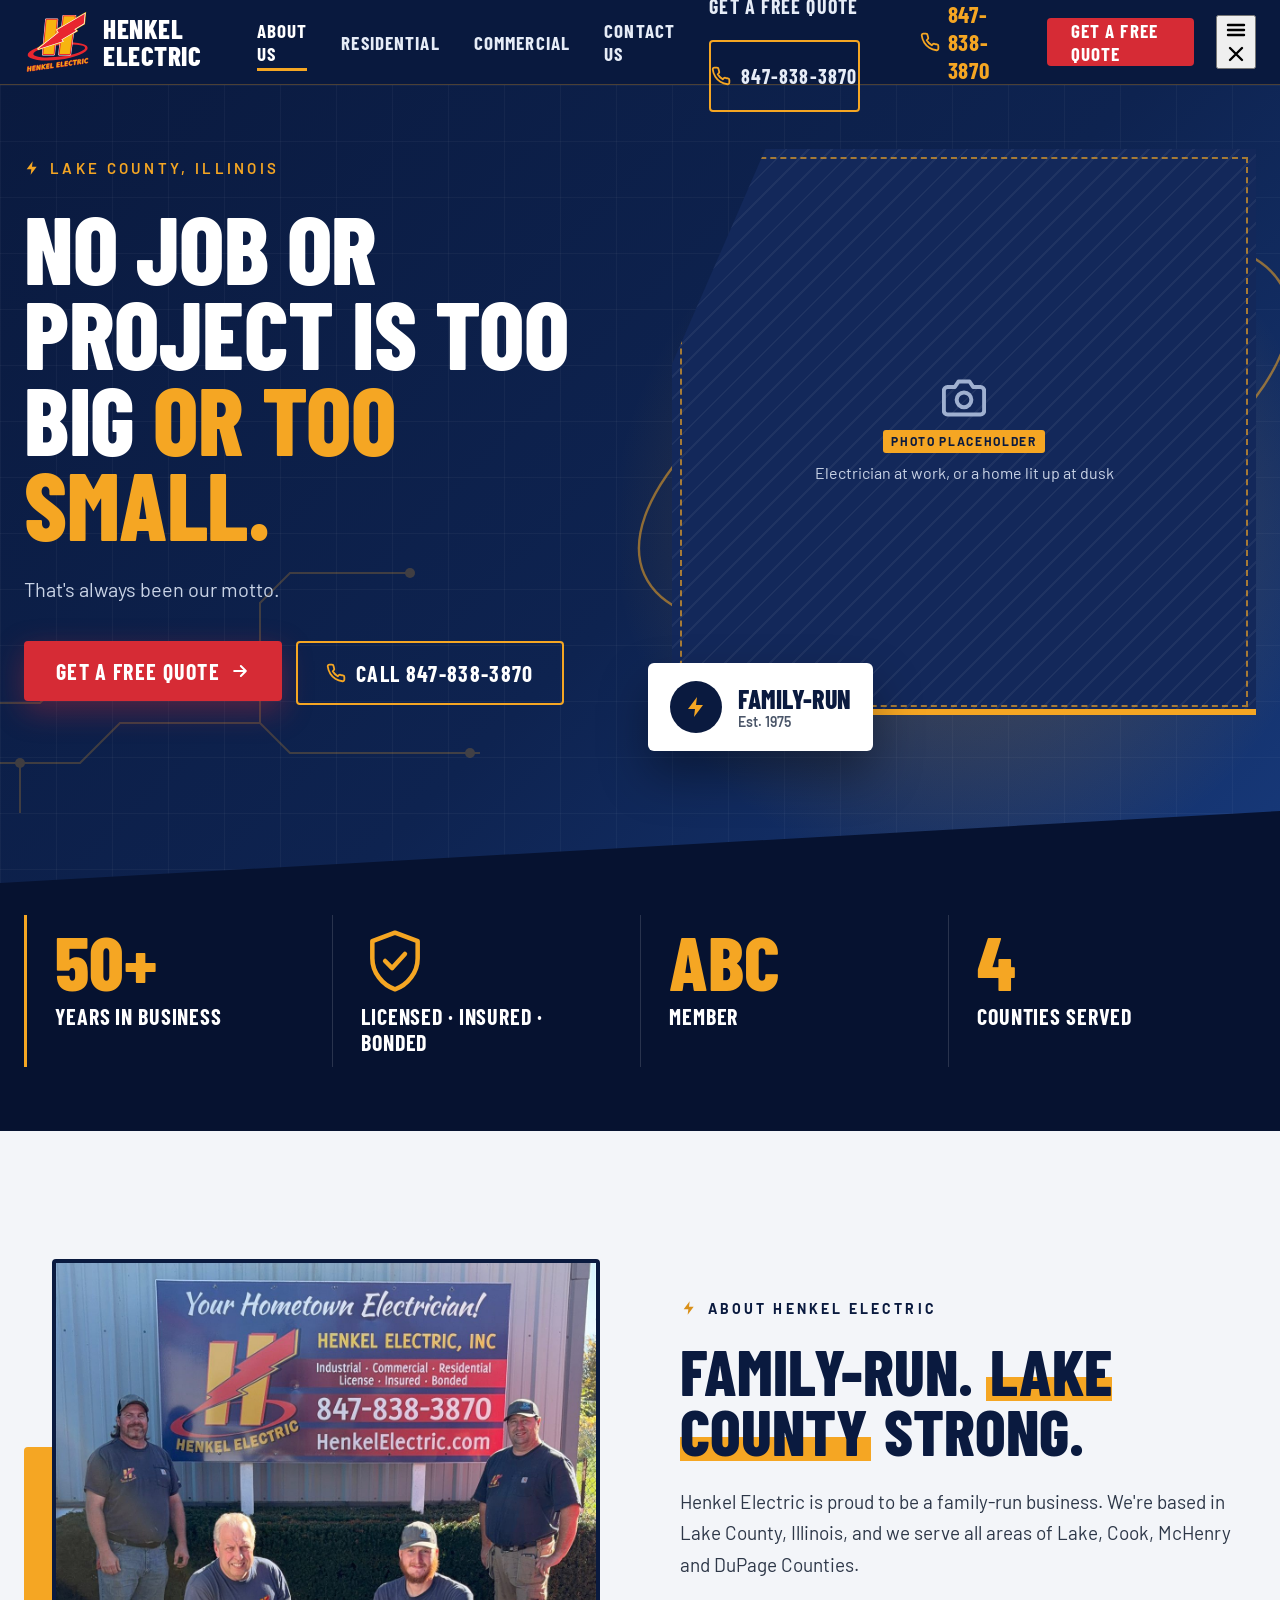
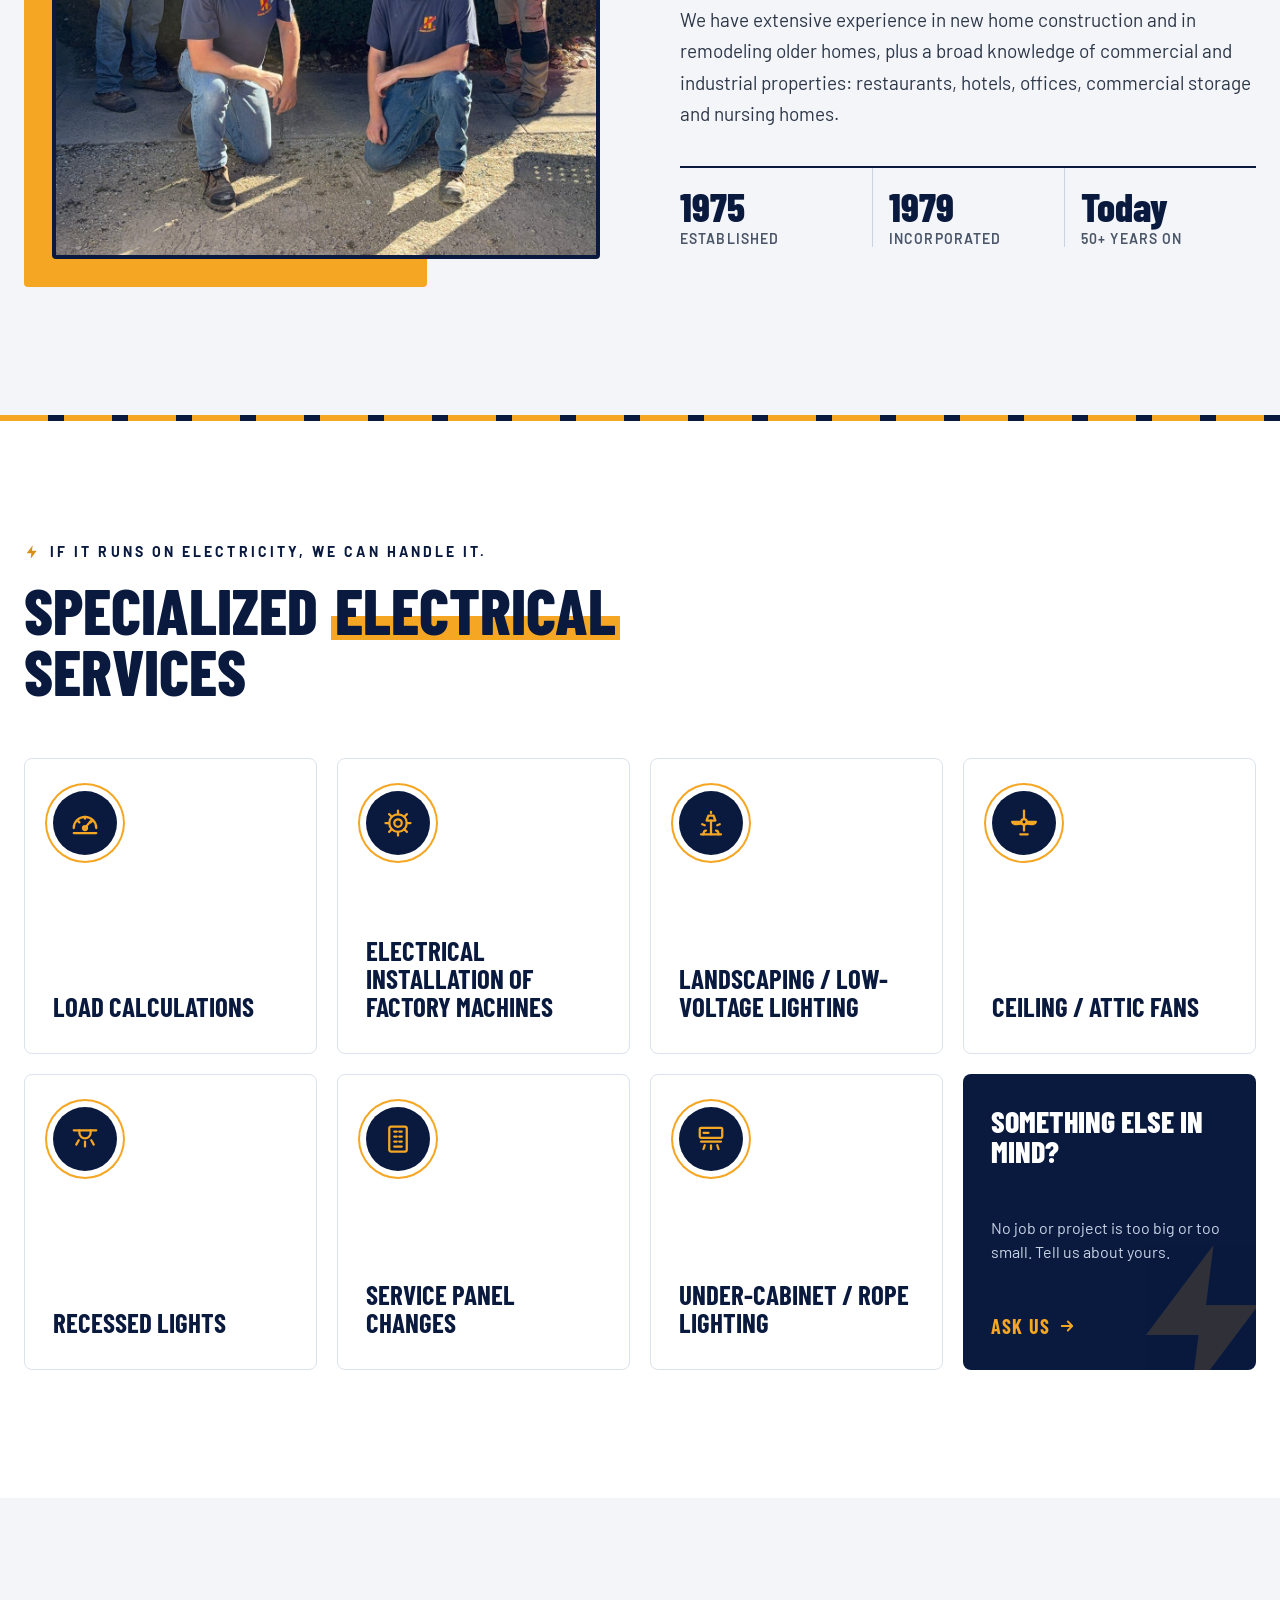
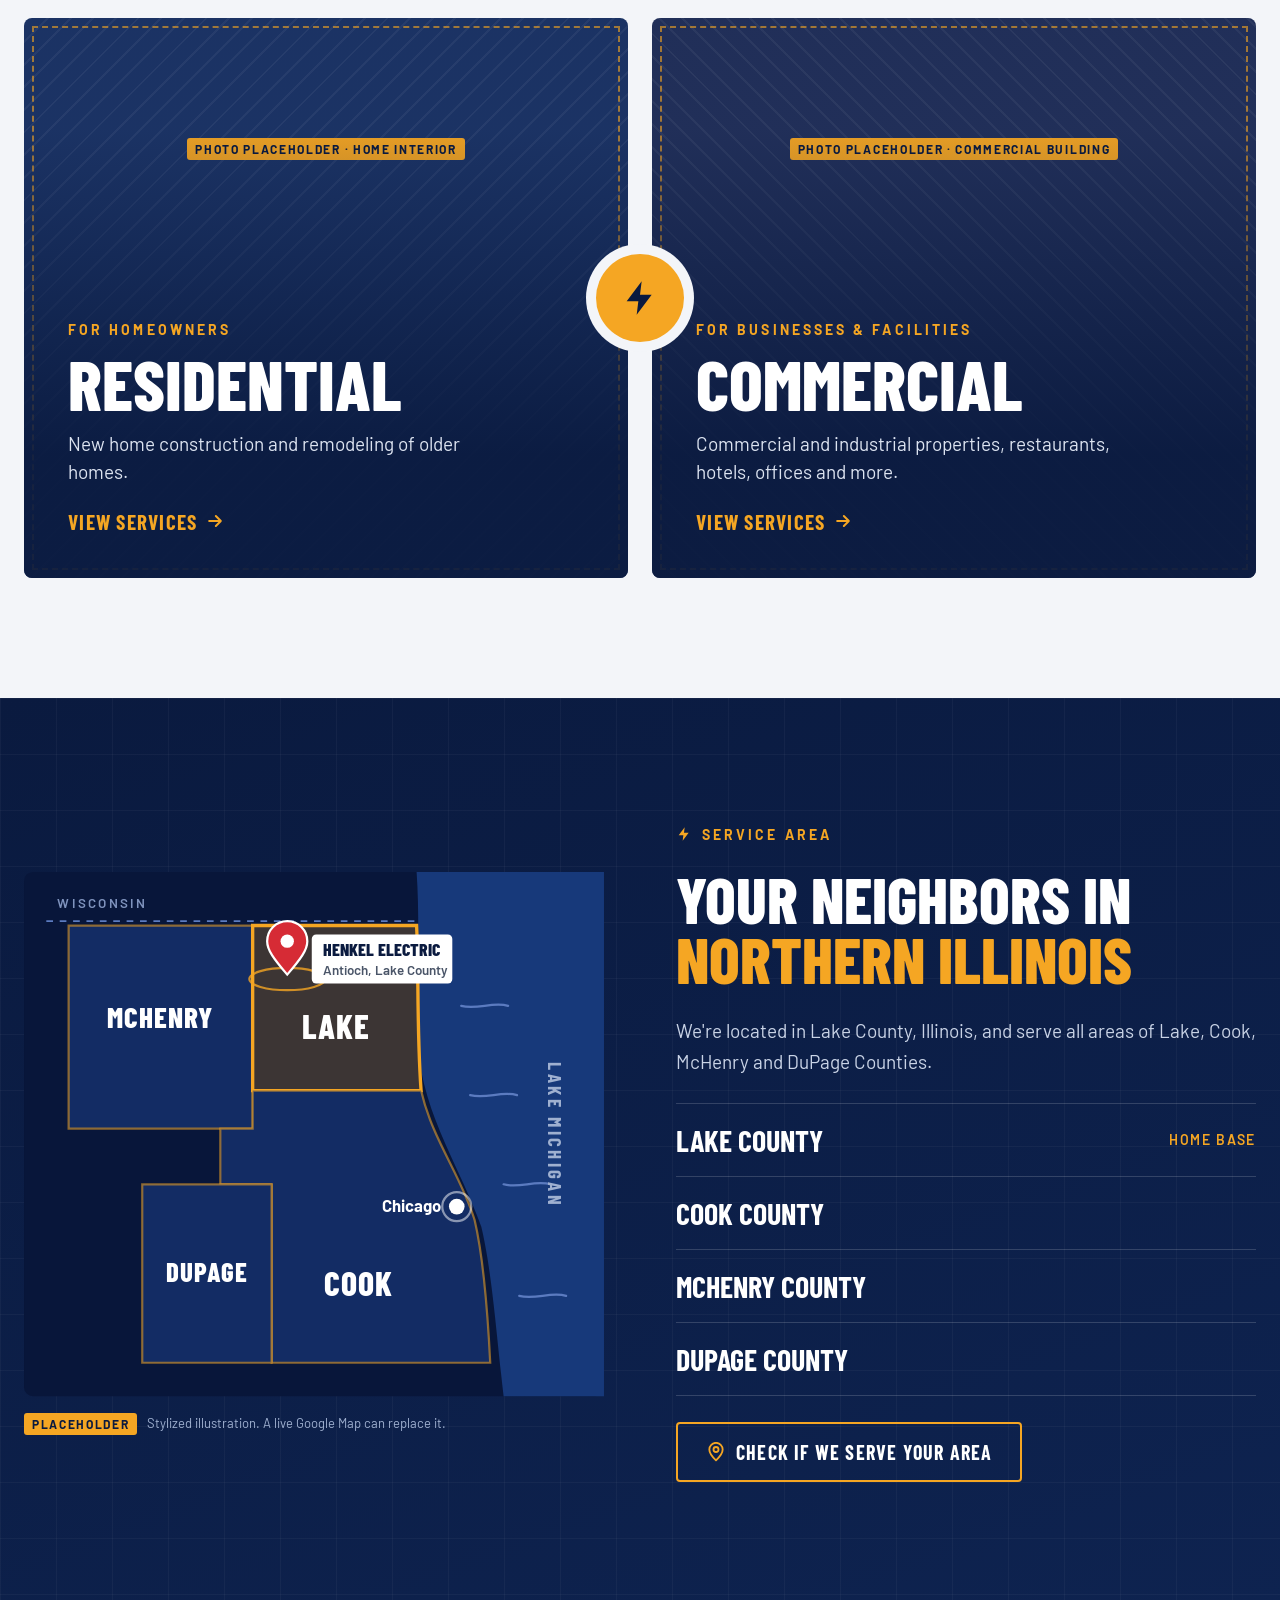
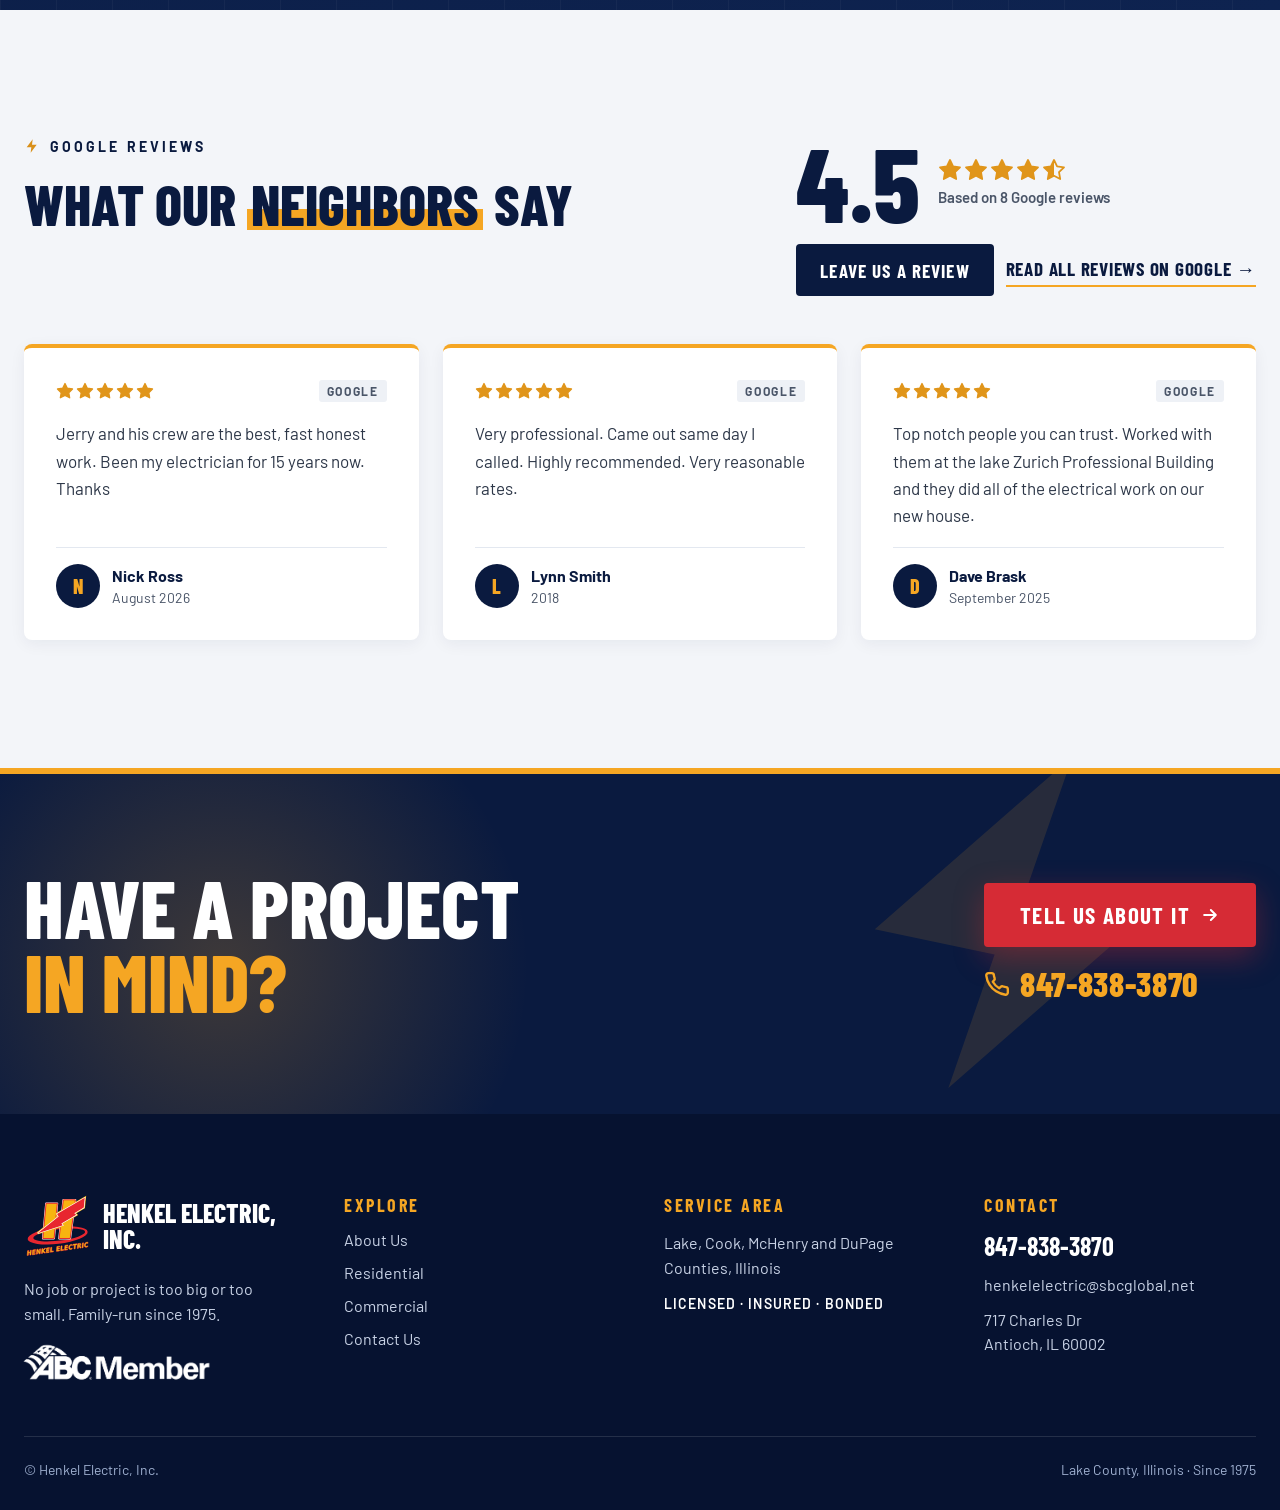
==== commit 8edb6d3a: "Added updated page files Updates to the html pages that work to have mobile functionality." ====
--- a/index.html
+++ b/index.html
@@ -13,6 +13,8 @@
   <symbol id="i-bolt" viewBox="0 0 24 24"><path d="M13 2 4 14h7l-1 8 9-12h-7l1-8z"/></symbol>
   <symbol id="i-phone" viewBox="0 0 24 24"><path d="M22 16.9v3a2 2 0 0 1-2.2 2 19.8 19.8 0 0 1-8.6-3.1 19.5 19.5 0 0 1-6-6A19.8 19.8 0 0 1 2.1 4.2 2 2 0 0 1 4.1 2h3a2 2 0 0 1 2 1.7c.1 1 .4 1.9.7 2.8a2 2 0 0 1-.5 2.1L8.1 9.9a16 16 0 0 0 6 6l1.3-1.3a2 2 0 0 1 2.1-.4c.9.3 1.8.6 2.8.7a2 2 0 0 1 1.7 2z"/></symbol>
   <symbol id="i-arrow" viewBox="0 0 24 24"><path d="M5 12h14M13 6l6 6-6 6"/></symbol>
+  <symbol id="i-menu" viewBox="0 0 24 24"><path d="M4 7h16M4 12h16M4 17h16"/></symbol>
+  <symbol id="i-close" viewBox="0 0 24 24"><path d="M6 6l12 12M18 6 6 18"/></symbol>
   <symbol id="i-camera" viewBox="0 0 24 24"><path d="M23 19a2 2 0 0 1-2 2H3a2 2 0 0 1-2-2V8a2 2 0 0 1 2-2h4l2-3h6l2 3h4a2 2 0 0 1 2 2z"/><circle cx="12" cy="13" r="4"/></symbol>
   <symbol id="i-star" viewBox="0 0 24 24"><path d="M12 2l3.1 6.3 6.9 1-5 4.9 1.2 6.8L12 17.8 5.8 21l1.2-6.8-5-4.9 6.9-1z"/></symbol>
   <linearGradient id="star-half"><stop offset="50%" stop-color="#E0951A"/><stop offset="50%" stop-color="#E0951A" stop-opacity="0"/></linearGradient>
@@ -24,15 +26,20 @@
       <img class="brand__logo" src="assets/images/logo.svg" alt="" width="67" height="64">
       <span class="brand__text"><span class="brand__name">Henkel Electric</span></span>
     </a>
-    <nav class="main-nav" aria-label="Main">
+    <nav class="main-nav" id="main-nav" aria-label="Main">
       <a href="index.html" aria-current="page">About Us</a>
       <a href="residential.html">Residential</a>
       <a href="commercial.html">Commercial</a>
       <a href="contact.html">Contact Us</a>
+      <div class="main-nav__cta">
+        <a class="btn btn--red btn--56" href="contact.html">Get a Free Quote</a>
+        <a class="btn btn--ghost btn--56" href="tel:8478383870"><svg class="ic ic-line" width="20" height="20" aria-hidden="true"><use href="#i-phone"/></svg>847-838-3870</a>
+      </div>
     </nav>
     <div class="site-header__actions">
-      <a class="site-header__phone link-amber" href="tel:8478383870"><svg class="ic ic-line" width="20" height="20" aria-hidden="true"><use href="#i-phone"/></svg>847-838-3870</a>
+      <a class="site-header__phone link-amber" href="tel:8478383870"><svg class="ic ic-line" width="20" height="20" aria-hidden="true"><use href="#i-phone"/></svg><span class="site-header__phone-text">847-838-3870</span></a>
       <a class="btn btn--red btn--48" href="contact.html">Get a Free Quote</a>
+      <button class="nav-toggle" type="button" aria-expanded="false" aria-controls="main-nav" aria-label="Open menu"><svg class="ic ic-line ic-thick nav-toggle__open" width="24" height="24" aria-hidden="true"><use href="#i-menu"/></svg><svg class="ic ic-line ic-thick nav-toggle__close" width="24" height="24" aria-hidden="true"><use href="#i-close"/></svg></button>
     </div>
   </div>
 </header>
@@ -46,7 +53,7 @@
     <div class="hero__copy">
       <div class="eyebrow eyebrow--light hero__eyebrow"><svg class="ic ic-fill" width="16" height="16" aria-hidden="true"><use href="#i-bolt"/></svg>Lake County, Illinois</div>
       <h1 class="hero__title">No job or project is too big <span class="amber">or too small.</span></h1>
-      <p class="hero__lead">That's always been our motto. Henkel Electric is a family-run electrical contractor serving homes and businesses across Lake, Cook, McHenry and DuPage Counties.</p>
+      <p class="hero__lead">That's always been our motto.</p>
       <div class="btn-row">
         <a class="btn btn--red btn--60 btn--glow" href="contact.html">Get a Free Quote<svg class="ic ic-line ic-thick" width="20" height="20" aria-hidden="true"><use href="#i-arrow"/></svg></a>
         <a class="btn btn--ghost btn--60" href="tel:8478383870"><svg class="ic ic-line" width="20" height="20" aria-hidden="true"><use href="#i-phone"/></svg>Call 847-838-3870</a>
@@ -99,8 +106,8 @@
       
     </div>
     <div class="about__copy">
-      <div class="eyebrow"><svg class="ic ic-fill" width="16" height="16" aria-hidden="true"><use href="#i-bolt"/></svg>About Henkel Electric</div>
-      <h2 class="heading heading--xl">Family-run. <span class="mark">Lake County</span> strong.</h2>
+      <div class="eyebrow"><svg class="ic ic-fill" width="18" height="16" aria-hidden="true"><use href="#i-bolt"/></svg>About Henkel Electric</div>
+      <h2 class="heading heading--xl">Family-Run. <span class="mark">Lake County</span> strong.</h2>
       <p>Henkel Electric is proud to be a family-run business. We're based in Lake County, Illinois, and we serve all areas of Lake, Cook, McHenry and DuPage Counties.</p>
       <p>We have extensive experience in new home construction and in remodeling older homes, plus a broad knowledge of commercial and industrial properties: restaurants, hotels, offices, commercial storage and nursing homes.</p>
       <div class="facts">
@@ -339,5 +346,6 @@
     <div class="site-footer__bottom"><span>© Henkel Electric, Inc.</span><span>Lake County, Illinois · Since 1975</span></div>
   </div>
 </footer>
+<script src="assets/js/nav.js"></script>
 </body>
 </html>
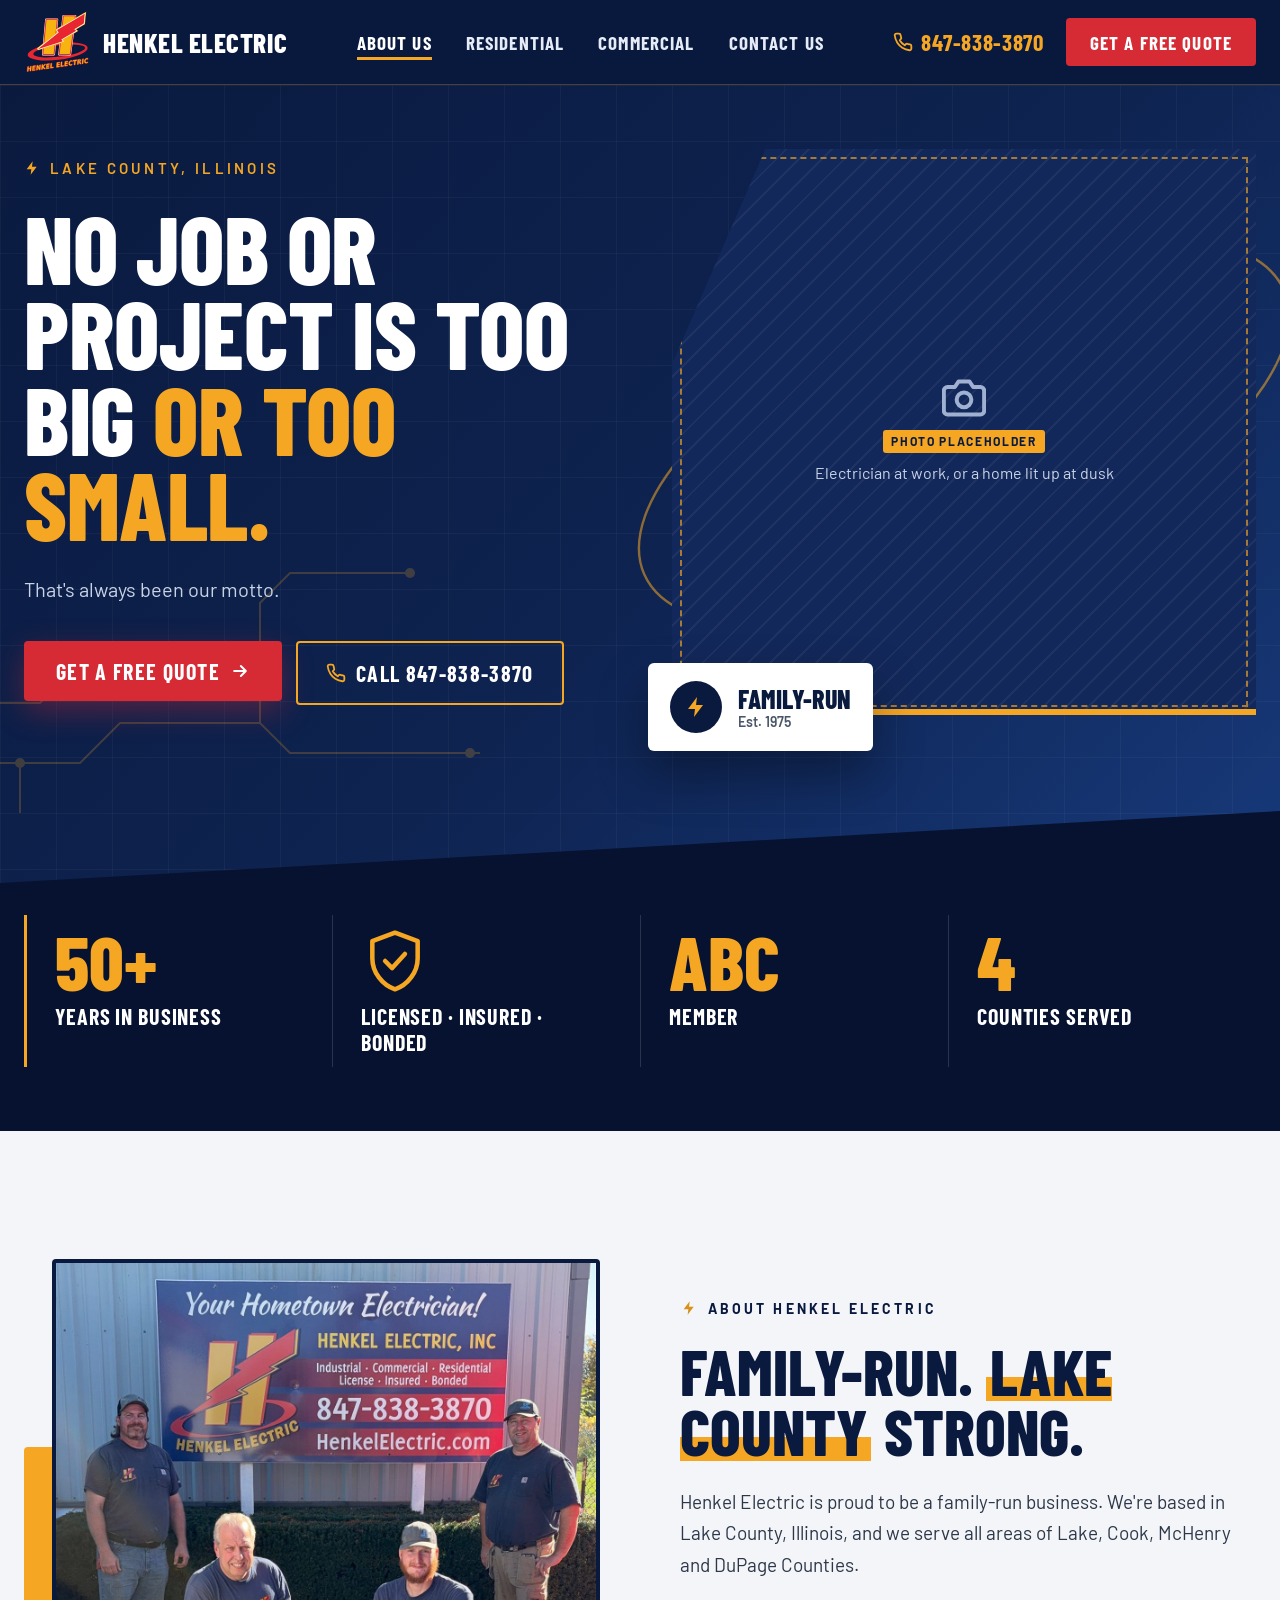
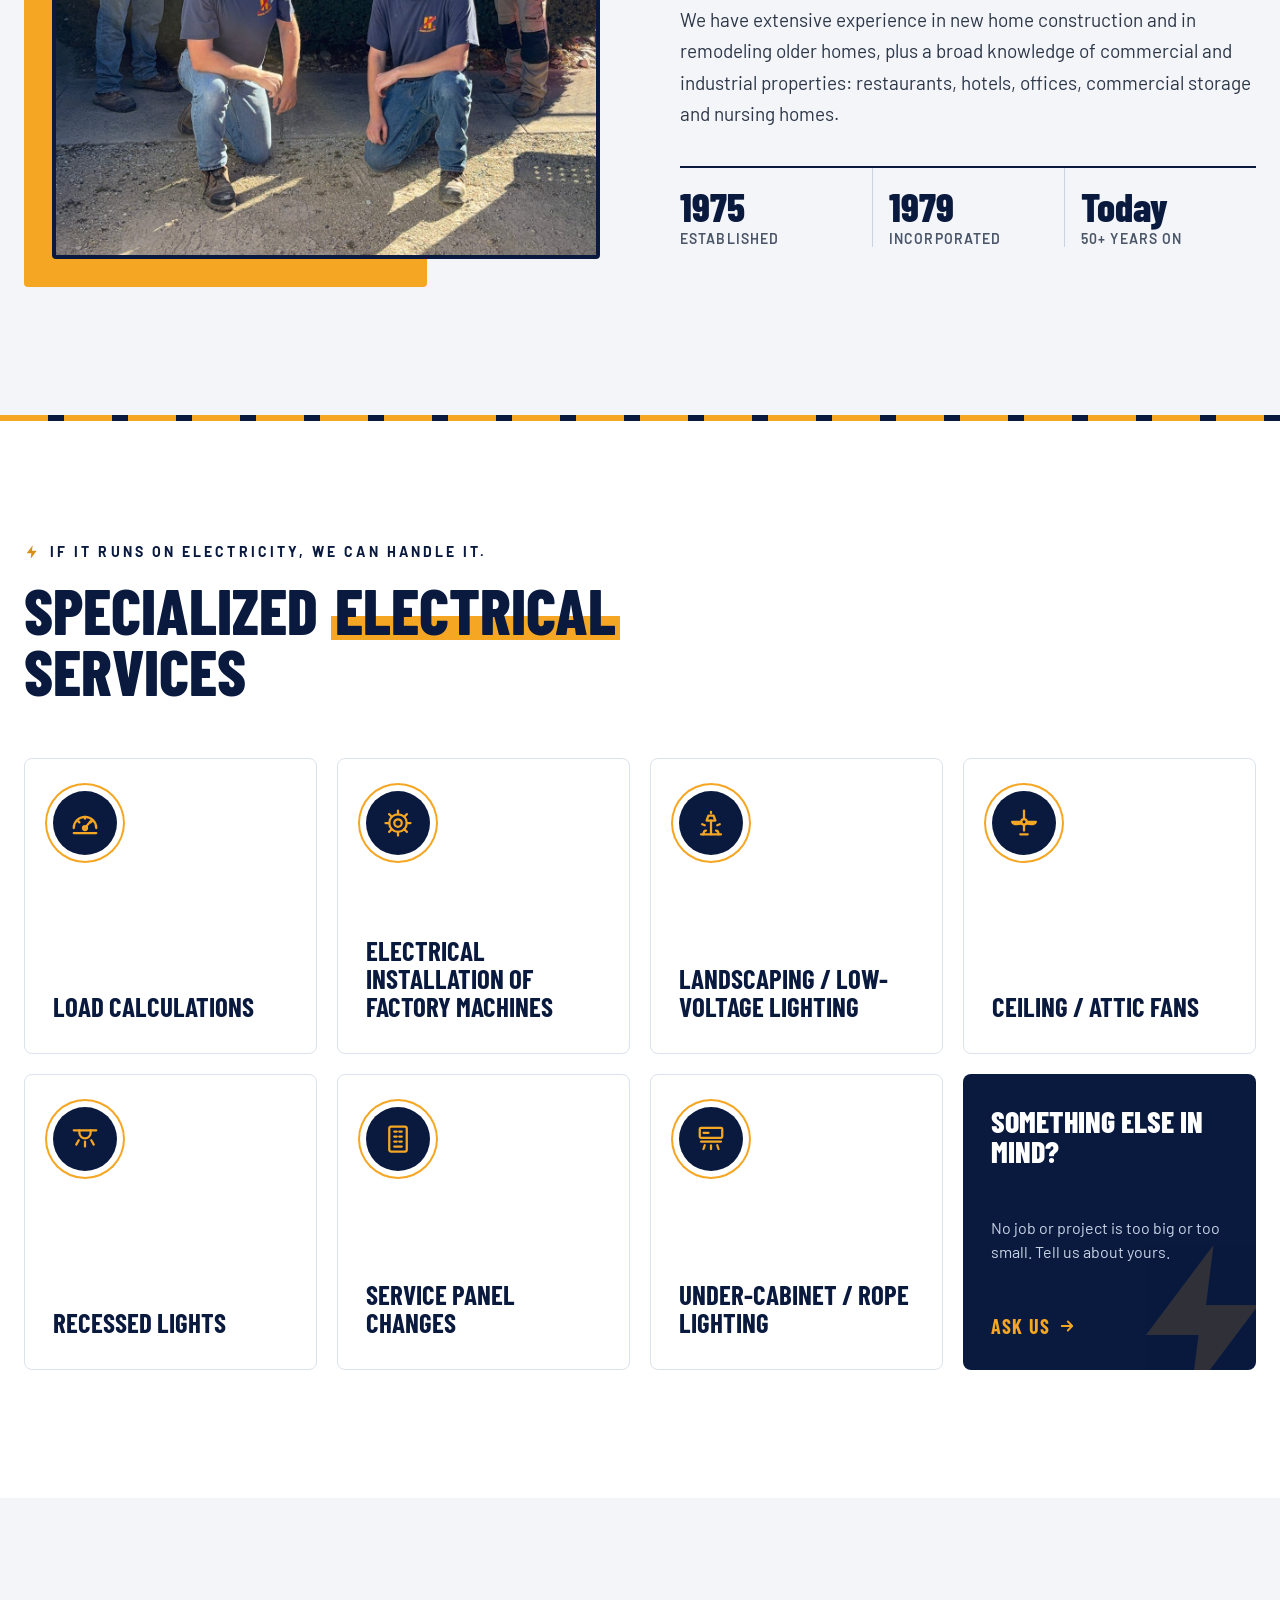
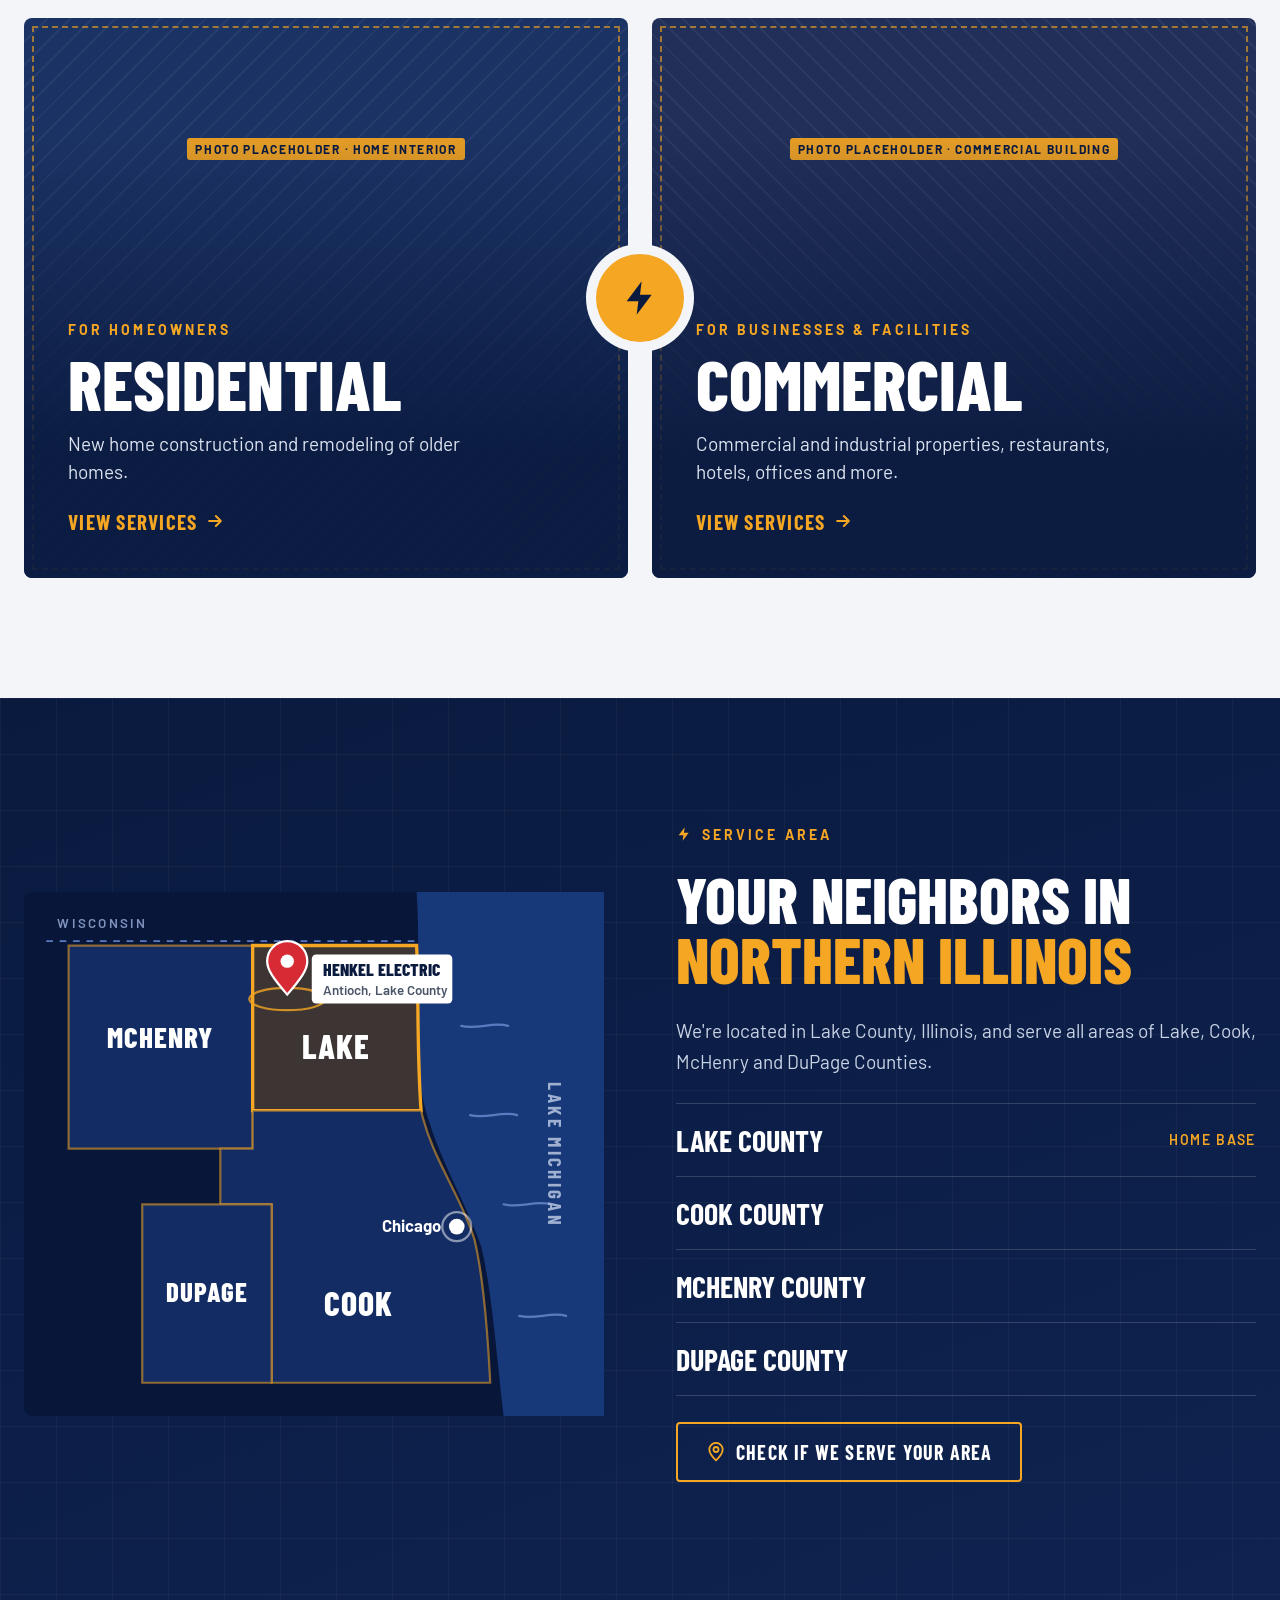
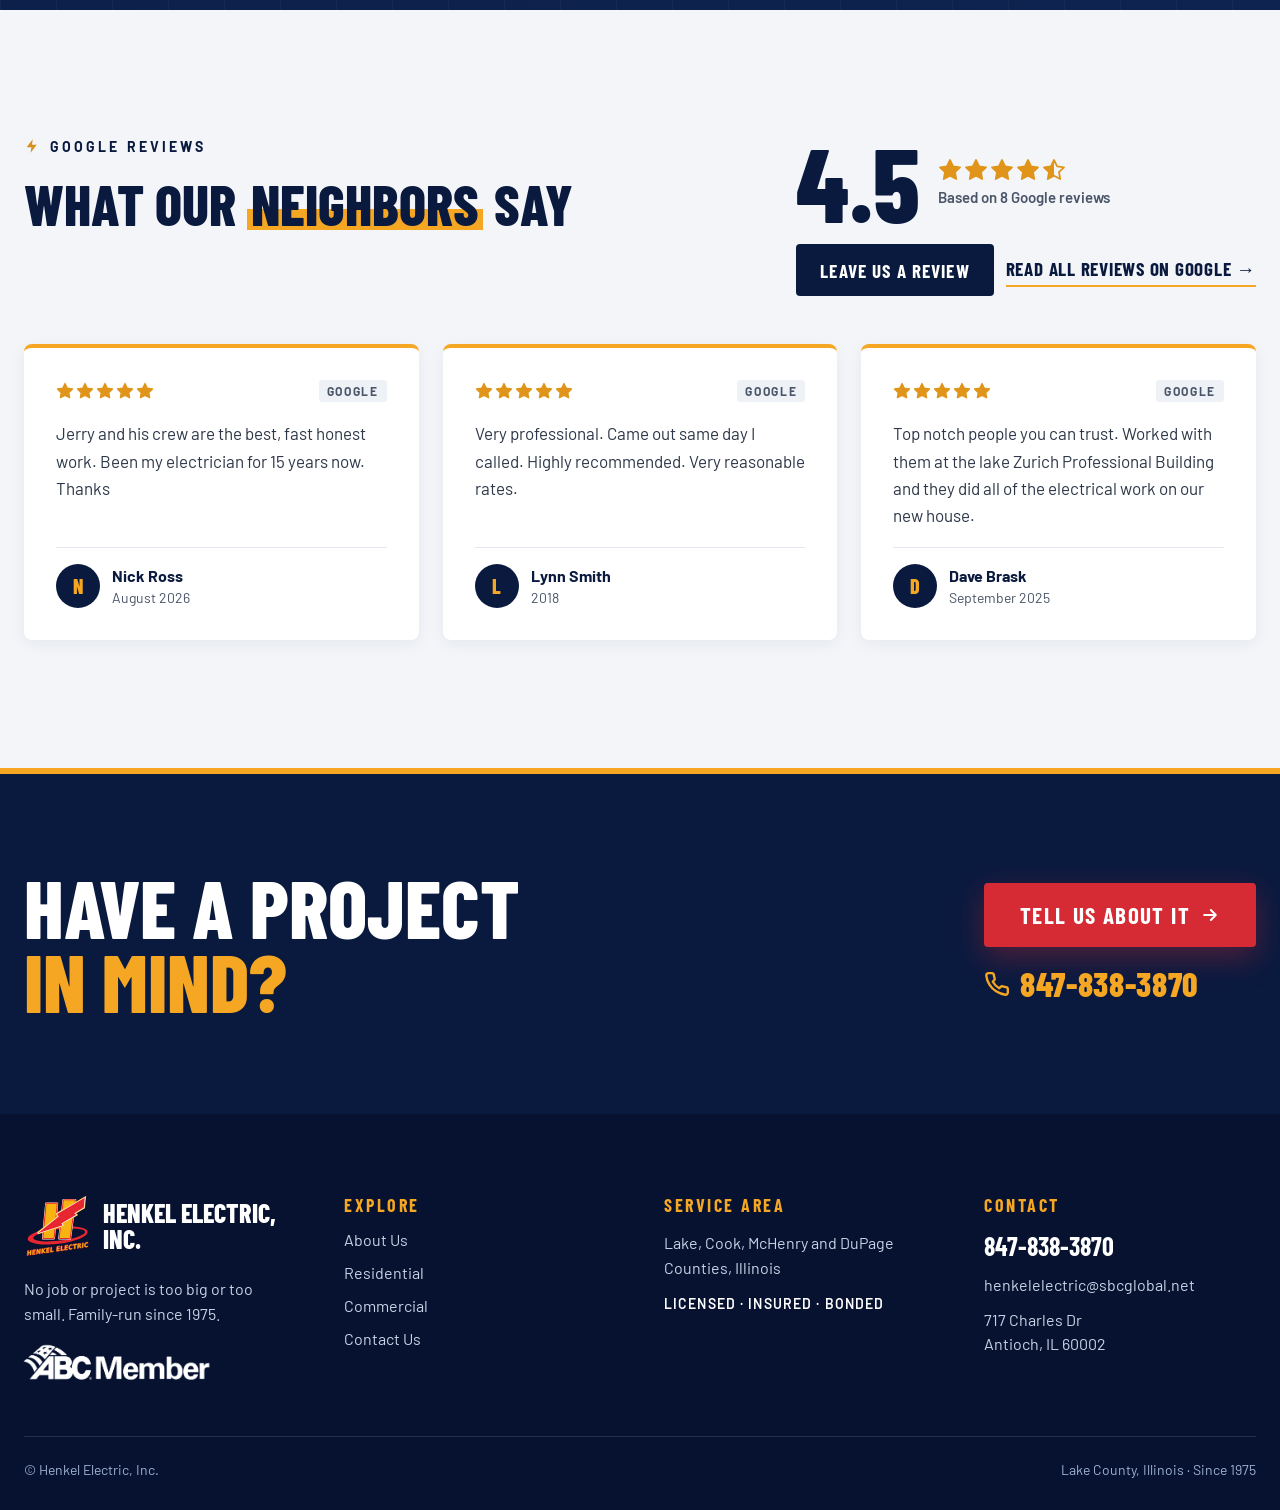
==== commit de8aa67f: "Updated html pages Small front-end design changes. Removed glare type assets and lightening bolt art" ====
--- a/index.html
+++ b/index.html
@@ -47,7 +47,6 @@
 <main>
 <section class="hero">
   <div class="bg-grid" aria-hidden="true"></div>
-  <div class="hero__glow" aria-hidden="true"></div>
   <svg class="hero__circuit" aria-hidden="true" width="520" height="300" viewBox="0 0 520 300" fill="none"><path d="M0 240h120l40-40h140l30 30h190M0 180h80l30-30h110M60 290v-50M300 200V80l30-30h120" stroke="#F5A623" stroke-width="2"/><circle cx="220" cy="150" r="5" fill="#F5A623"/><circle cx="450" cy="50" r="5" fill="#F5A623"/><circle cx="510" cy="230" r="5" fill="#F5A623"/><circle cx="60" cy="240" r="5" fill="#F5A623"/></svg>
   <div class="hero__grid">
     <div class="hero__copy">
@@ -223,7 +222,6 @@
         <text x="268" y="75" fill="#0A1A3F" font-family="Barlow Condensed, sans-serif" font-weight="800" font-size="16">HENKEL ELECTRIC</text>
         <text x="268" y="92" fill="#4A5568" font-family="Barlow, sans-serif" font-weight="600" font-size="12">Antioch, Lake County</text>
       </svg>
-      <figcaption class="ph-note ph-note--light"><span class="ph-tag">Placeholder</span><span>Stylized illustration. A live Google Map can replace it.</span></figcaption>
     </figure>
     <div class="area__copy">
       <div class="eyebrow eyebrow--light"><svg class="ic ic-fill" width="16" height="16" aria-hidden="true"><use href="#i-bolt"/></svg>Service area</div>
@@ -302,8 +300,6 @@
 </section>
 
 <section class="cta">
-  <svg class="cta__bolt ic-fill" aria-hidden="true"><use href="#i-bolt"/></svg>
-  <div class="cta__glow" aria-hidden="true"></div>
   <div class="cta__inner">
     <div class="cta__copy">
       <h2 class="cta__title">Have a project <span class="amber"><br>in mind?</span></h2>
--- a/assets/css/styles.css
+++ b/assets/css/styles.css
@@ -1,5 +1,5 @@
-/* Henkel Electric, Inc. - desktop site styles
-   Mobile layouts are not built yet; below 1200px the page scrolls sideways. */
+/* Henkel Electric, Inc. - site styles
+   Desktop first; the "Responsive" section near the end adapts it for tablets and phones. */
 
 @font-face { font-family: "Barlow"; font-weight: 400; font-display: swap; src: url("../fonts/barlow-400.woff2") format("woff2"); }
 @font-face { font-family: "Barlow"; font-weight: 600; font-display: swap; src: url("../fonts/barlow-600.woff2") format("woff2"); }
@@ -31,7 +31,6 @@
 
 body {
   margin: 0;
-  min-width: 1200px;
   background: var(--navy-deep);
   color: var(--ink);
   font-family: Barlow, "Inter", system-ui, sans-serif;
@@ -229,15 +228,33 @@
   letter-spacing: .06em;
   text-transform: uppercase;
 }
-.main-nav a {
+.main-nav > a {
   padding: 6px 0;
   background: linear-gradient(var(--amber), var(--amber)) left 100% / 0 3px no-repeat;
   color: #E6ECF7;
   text-decoration: none;
   transition: background-size .3s, color .2s;
 }
-.main-nav a:hover, .main-nav a[aria-current="page"] { background-size: 100% 3px; color: #FFFFFF; }
+.main-nav > a:hover, .main-nav > a[aria-current="page"] { background-size: 100% 3px; color: #FFFFFF; }
+.main-nav__cta { display: none; } /* shown inside the mobile menu only */
 .site-header__actions { display: flex; align-items: center; gap: 22px; }
+.nav-toggle {
+  display: none;
+  align-items: center;
+  justify-content: center;
+  width: 44px;
+  height: 44px;
+  padding: 0;
+  border: 0;
+  border-radius: 4px;
+  background: var(--amber);
+  color: var(--navy);
+  cursor: pointer;
+}
+.nav-toggle:focus-visible, .site-header__phone:focus-visible { outline: 3px solid #FFFFFF; outline-offset: 2px; }
+.nav-toggle__close { display: none; }
+.nav-open .nav-toggle__open { display: none; }
+.nav-open .nav-toggle__close { display: block; }
 .site-header__phone {
   display: flex;
   align-items: center;
@@ -717,6 +734,8 @@
 .field ::placeholder { color: #6B778C; }
 .form-notice { display: flex; align-items: flex-start; gap: 10px; padding: 12px 14px; border: 1.5px dashed var(--amber-dark); border-radius: 4px; background: #FFF3D6; color: var(--navy); font-size: 15px; line-height: 1.5; }
 .form-notice .ph-tag { flex: none; }
+.form-error { padding: 12px 14px; border-left: 4px solid var(--amber-dark); border-radius: 4px; background: #FFF3D6; color: var(--navy); font-size: 15px; font-weight: 600; line-height: 1.5; }
+.hp-field { position: absolute; left: -9999px; width: 1px; height: 1px; opacity: 0; }
 .quote-form__foot { display: flex; flex-wrap: wrap; align-items: center; justify-content: space-between; gap: 16px; }
 .quote-form__submit { height: 62px; padding: 0 40px; border: 0; box-shadow: 0 10px 30px rgba(214,43,53,.3); color: #FFFFFF; cursor: pointer; font-size: 23px; }
 .quote-form__call { color: var(--muted); font-size: 15px; }
@@ -746,6 +765,260 @@
 .mini-map { overflow: hidden; border: 1px solid var(--line); border-radius: 8px; background: #FFFFFF; }
 .mini-map figcaption { padding: 12px 16px; }
 
+/* ---------- Responsive ----------
+   Below 1100px the header collapses to logo + call + menu button (nav.js opens the menu).
+   Below 760px everything stacks into the phone layout. */
+@media (max-width: 1099px) {
+  .site-header__inner { height: 64px; padding: 0 16px; gap: 12px; }
+  .brand { gap: 10px; }
+  .brand__logo { width: 42px; height: 40px; }
+  .brand__name { font-size: 22px; }
+  .site-header__actions { gap: 8px; }
+  .site-header__actions .btn { display: none; }
+  .site-header__phone {
+    justify-content: center;
+    box-sizing: border-box;
+    width: 44px;
+    height: 44px;
+    border: 2px solid var(--amber);
+    border-radius: 4px;
+  }
+  .site-header__phone-text { position: absolute; width: 1px; height: 1px; overflow: hidden; clip: rect(0 0 0 0); white-space: nowrap; }
+  .nav-toggle { display: flex; }
+
+  .main-nav { display: none; }
+  .nav-open { overflow: hidden; }
+  .nav-open .main-nav {
+    position: fixed;
+    top: 65px;
+    right: 0;
+    bottom: 0;
+    left: 0;
+    display: flex;
+    flex-direction: column;
+    align-items: stretch;
+    gap: 0;
+    overflow-y: auto;
+    padding: 16px 20px 32px;
+    background: linear-gradient(160deg, var(--navy) 0%, var(--navy-mid) 100%);
+  }
+  .main-nav > a {
+    padding: 18px 0;
+    border-bottom: 1px solid rgba(255,255,255,.14);
+    background: none;
+    font-size: 40px;
+    font-weight: 800;
+    line-height: 1;
+    letter-spacing: .02em;
+  }
+  .main-nav > a[aria-current="page"] { color: #FFFFFF; text-decoration: underline 3px var(--amber); text-underline-offset: 8px; }
+  .main-nav__cta { display: flex; flex-direction: column; gap: 14px; margin-top: auto; padding-top: 32px; }
+  .main-nav__cta .btn { justify-content: center; }
+  .main-nav__cta .btn--ghost { color: var(--amber); font-size: 24px; font-weight: 800; }
+}
+
+@media (max-width: 760px) {
+  /* Type and buttons */
+  .heading--xl, .heading--lg, .heading--md { font-size: 46px; }
+  .page-title { font-size: clamp(48px, 16vw, 76px); }
+  .eyebrow { align-items: flex-start; font-size: 13px; line-height: 1.4; letter-spacing: .18em; }
+  .eyebrow .ic { margin-top: 1px; }
+  .btn-row { flex-direction: column; gap: 12px; }
+  .btn-row .btn { justify-content: center; }
+  .btn--60 { height: 56px; font-size: 21px; }
+
+  /* Home: hero */
+  .hero { clip-path: polygon(0 0, 100% 0, 100% calc(100% - 40px), 0 100%); }
+  .bg-grid { background-size: 40px 40px; }
+  .hero__glow { top: auto; right: -180px; bottom: -60px; width: 520px; height: 520px; }
+  .hero__circuit { display: none; }
+  .hero__grid { gap: 36px; padding: 40px 20px 92px; }
+  .hero__copy { gap: 22px; }
+  .hero__eyebrow { font-size: 13px; }
+  .hero__title { font-size: 56px; }
+  .hero__lead { font-size: 18px; }
+  .hero__photo { height: 260px; }
+  .hero__photo .ph-photo__desc { font-size: 15px; }
+  .hero__badge { bottom: -32px; left: -6px; gap: 12px; padding: 12px 16px; }
+  .hero__badge-icon { width: 42px; height: 42px; }
+  .hero__badge-title { font-size: 22px; }
+  .hero__badge-sub { font-size: 13px; }
+
+  /* Home: trust bar */
+  .trust { margin-top: -40px; padding: 72px 20px 44px; }
+  .trust__grid { grid-template-columns: repeat(2, minmax(0, 1fr)); row-gap: 28px; }
+  .trust__item { gap: 6px; padding: 4px 16px; }
+  .trust__stat { font-size: 56px; }
+  .trust__icon { width: 50px; height: 50px; }
+  .trust__label { font-size: 18px; }
+
+  /* Home: about */
+  .about { padding: 64px 20px; }
+  .about__grid { gap: 40px; }
+  .about__media { padding: 0 0 20px 20px; }
+  .about__photo { height: 420px; }
+  .about__copy { gap: 20px; }
+  .about__copy p { font-size: 17px; }
+  .facts { margin-top: 8px; }
+  .facts__item { padding: 14px 0 0 12px; }
+  .facts__value { font-size: 32px; }
+  .facts__label { font-size: 12px; }
+
+  /* Home: services */
+  .section-white { padding: 64px 20px; }
+  .services__wrap { gap: 32px; }
+  .section-head__title { gap: 16px; }
+  .svc-grid { grid-template-columns: repeat(2, minmax(0, 1fr)); gap: 12px; }
+  .svc-card { gap: 18px; min-height: 172px; padding: 22px 16px 18px; }
+  .svc-card__icon { width: 48px; height: 48px; box-shadow: 0 0 0 5px #FFFFFF, 0 0 0 7px var(--amber); }
+  .svc-card__icon .ic { width: 24px; height: 24px; }
+  .svc-card__title { font-size: 20px; }
+  .svc-cta { gap: 10px; min-height: 172px; padding: 20px 16px 18px; }
+  .svc-cta__bolt { right: -30px; bottom: -30px; width: 130px; height: 130px; }
+  .svc-cta__title { font-size: 22px; }
+  .svc-cta__text { font-size: 14px; line-height: 1.4; }
+  .svc-cta .go { font-size: 18px; }
+
+  /* Home: residential / commercial split */
+  .split { padding: 64px 20px; }
+  .split__grid { gap: 16px; }
+  .split__card { height: 340px; }
+  .split__photo { padding-top: 64px; }
+  .split__body { gap: 10px; padding: 24px; }
+  .split__kicker { font-size: 12px; }
+  .split__title { font-size: 52px; }
+  .split__text { font-size: 16px; }
+  .split__body .go { margin-top: 4px; font-size: 19px; }
+  .split__bolt { width: 60px; height: 60px; box-shadow: 0 0 0 8px var(--surface); }
+  .split__bolt .ic { width: 28px; height: 28px; }
+
+  /* Home: service area */
+  .area { padding: 64px 20px; }
+  .area__grid { gap: 32px; }
+  .area__copy { gap: 22px; }
+  .area__copy > p { font-size: 17px; }
+  .counties__row { padding: 16px 0; }
+  .counties__name { font-size: 26px; }
+  .counties__tag { font-size: 12px; }
+  .area__copy .btn { box-sizing: border-box; width: 100%; justify-content: center; padding: 0 16px; font-size: 19px; }
+
+  /* Home: reviews */
+  .reviews { padding: 64px 0; }
+  .reviews__wrap { gap: 28px; }
+  .reviews__intro { flex-direction: column; gap: 18px; padding: 0 20px; }
+  .reviews__heading { gap: 18px; }
+  .rating { gap: 16px; }
+  .rating__value { font-size: 80px; }
+  .reviews__grid { display: flex; gap: 14px; overflow-x: auto; padding: 4px 20px 12px; scroll-padding-left: 20px; scroll-snap-type: x mandatory; }
+  .review { flex: 0 0 300px; box-sizing: border-box; gap: 16px; padding: 24px; scroll-snap-align: start; }
+  .review__text { font-size: 16px; }
+
+  /* Shared: CTA band */
+  .cta { padding: 56px 20px; }
+  .cta__bolt { top: -30px; right: -60px; width: 260px; height: 260px; }
+  .cta__glow { bottom: -260px; left: -160px; width: 480px; height: 480px; }
+  .cta__inner { flex-direction: column; align-items: stretch; gap: 24px; }
+  .cta__title { font-size: 56px; }
+  .cta__actions { align-items: stretch; }
+  .cta__actions .btn { justify-content: center; height: 60px; padding: 0 16px; font-size: 22px; }
+  .cta__phone { justify-content: center; font-size: 30px; }
+
+  /* Shared: footer */
+  .site-footer { padding: 48px 20px 28px; }
+  .site-footer__wrap { gap: 36px; }
+  .site-footer__grid { grid-template-columns: repeat(2, minmax(0, 1fr)); gap: 28px 20px; }
+  .site-footer__col--brand, .site-footer__col:last-child { grid-column: 1 / -1; }
+  .site-footer__brand .brand__logo { width: 50px; height: 48px; }
+  .site-footer__name { font-size: 24px; }
+  .site-footer__heading { font-size: 17px; }
+  .site-footer a, .site-footer__text, .site-footer__tagline, .site-footer__address { font-size: 15px; }
+  .site-footer__claim { font-size: 12px; }
+  .site-footer__bottom { flex-direction: column; gap: 6px; padding-top: 20px; font-size: 13px; }
+
+  /* Residential */
+  .page-hero { clip-path: polygon(0 0, 100% 0, 100% calc(100% - 40px), 0 100%); }
+  .page-hero__glow { top: -160px; right: -200px; width: 520px; height: 520px; }
+  .page-hero__grid { gap: 32px; padding: 36px 20px 80px; }
+  .page-hero__copy { gap: 18px; }
+  .page-hero__lead { font-size: 18px; }
+  .page-hero__photo { height: 230px; }
+  .page-hero__photo .ph-photo__desc { font-size: 15px; }
+  .svc-layout { gap: 32px; }
+  .svc-layout__side { gap: 18px; }
+  .svc-layout__side > p { font-size: 17px; }
+  .res-services { padding: 32px 20px 64px; }
+  .res-count { padding: 14px 0; }
+  .res-count__value { font-size: 52px; }
+  .res-count__label { font-size: 14px; }
+  .res-list { grid-template-columns: minmax(0, 1fr); gap: 10px; }
+  .res-list li { gap: 14px; padding: 14px 16px; font-size: 20px; }
+  .res-list__icon { width: 36px; height: 36px; }
+
+  /* Project galleries */
+  .gallery { padding: 64px 20px; }
+  .gallery__wrap { gap: 28px; }
+  .gallery__head { gap: 16px; }
+  .gallery__title { gap: 16px; }
+  .gallery__head .ph-note { font-size: 14px; }
+  .gallery__grid { gap: 10px; }
+  .gallery__grid--res { grid-template-columns: repeat(2, minmax(0, 1fr)); grid-auto-rows: 170px; }
+  .gallery__grid--com { grid-template-columns: repeat(2, minmax(0, 1fr)); grid-auto-rows: 160px; }
+  .tile__label { top: 16px; left: 16px; font-size: 11px; }
+  .tile__cap { gap: 4px; padding: 10px 12px; }
+  .tile__name { font-size: 17px; }
+  .tile__meta { font-size: 12px; }
+  .tile--lg .tile__cap { padding: 12px 16px; }
+  .tile--lg .tile__name { font-size: 20px; }
+  .tile--lg .tile__meta { font-size: 13px; }
+  .tile--feature .tile__cap { padding: 16px 18px; }
+  .tile--feature .tile__name { font-size: 24px; }
+  .tile--feature .tile__meta { font-size: 13px; }
+
+  /* Commercial */
+  .com-hero { align-items: flex-end; min-height: 520px; }
+  .com-hero__shade { background: linear-gradient(180deg, rgba(10,26,63,.35) 0%, rgba(10,26,63,.88) 48%, rgba(10,26,63,.97) 100%); }
+  .com-hero__stripe { top: -20px; right: 64px; bottom: auto; left: auto; width: 20px; height: 240px; }
+  .com-hero__stripe--thin { right: 36px; left: auto; width: 7px; }
+  .com-hero__label { top: 20px; right: auto; left: 20px; max-width: calc(100% - 56px); font-size: 11px; }
+  .com-hero__copy { gap: 18px; padding: 88px 20px 48px; }
+  .com-hero__lead { font-size: 18px; }
+  .industries { padding: 32px 20px; }
+  .industries__inner { flex-direction: column; align-items: stretch; gap: 22px; }
+  .industries__title { font-size: 28px; }
+  .industries__grid { flex: none; grid-template-columns: repeat(3, minmax(0, 1fr)); gap: 20px 10px; }
+  .industry { gap: 8px; font-size: 16px; line-height: 1.05; }
+  .industry__icon { width: 52px; height: 52px; }
+  .industry__icon .ic { width: 24px; height: 24px; }
+  .com-services { padding: 64px 20px; }
+  .com-list { grid-template-columns: minmax(0, 1fr); margin-top: -12px; border-top: 1px solid rgba(255,255,255,.16); }
+  .com-list li { padding: 16px 0; font-size: 22px; }
+
+  /* Contact */
+  .contact-hero__glow { top: -200px; right: -200px; width: 520px; height: 520px; }
+  .contact-hero__bolt { top: 16px; right: -30px; width: 200px; height: 200px; }
+  .contact-hero__copy { gap: 18px; padding: 36px 20px 140px; }
+  .contact-hero__lead { font-size: 18px; }
+  .contact { padding: 0 16px 64px; }
+  .contact__layout { gap: 20px; margin-top: -104px; }
+  .form-card { padding: 28px 20px; }
+  .quote-form { gap: 22px; }
+  .quote-form__title { font-size: 34px; }
+  .quote-form__sub { font-size: 15px; line-height: 1.5; }
+  .quote-form__grid { grid-template-columns: repeat(2, minmax(0, 1fr)); gap: 18px 12px; }
+  .quote-form__grid .field:nth-child(n+3) { grid-column: 1 / -1; }
+  .field label { font-size: 13px; }
+  .field input, .field select { height: 52px; padding: 0 14px; font-size: 16px; }
+  .field textarea { min-height: 160px; padding: 14px; font-size: 16px; }
+  .quote-form__foot { flex-direction: column; align-items: stretch; text-align: center; }
+  .quote-form__submit { justify-content: center; height: 58px; padding: 0 16px; font-size: 22px; }
+  .form-sent__title { font-size: 36px; }
+  .form-sent__text { font-size: 17px; }
+  .info-card { gap: 22px; padding: 28px 20px; }
+  .info-card__brand .brand__logo { width: 50px; height: 48px; }
+  .info-card__name { font-size: 26px; }
+  .info-card__call { height: 60px; font-size: 26px; }
+}
+
 /* ---------- Reduced motion: keep color feedback, drop movement ---------- */
 @media (prefers-reduced-motion: reduce) {
   .btn, .lift, .split__card, .split__photo { transition: none; }
